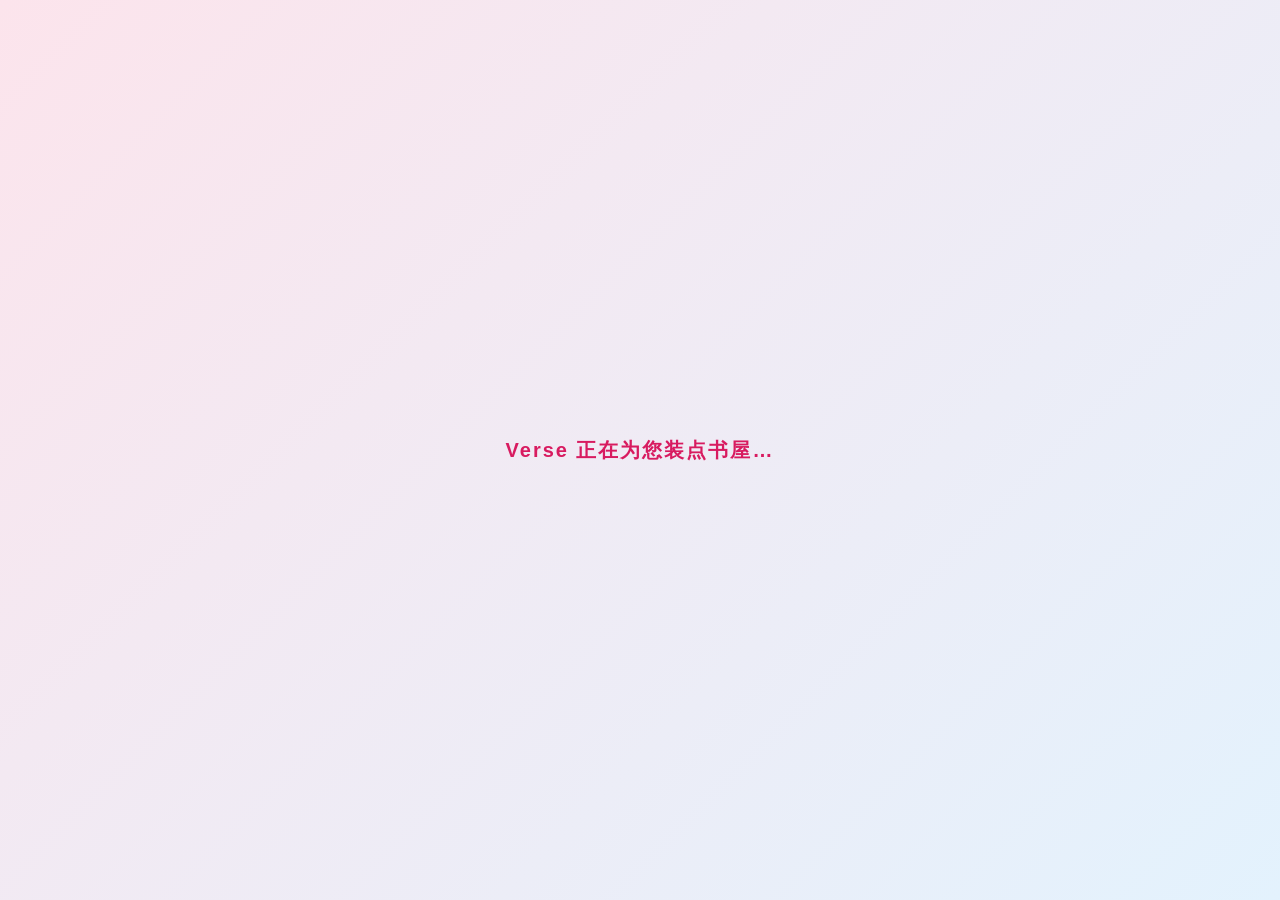
==== index.html @ 21f39c18 "Update index.html" ====
<!DOCTYPE html>
<html lang="zh-CN">
  <head>
    <meta charset="UTF-8" />
    <link rel="icon" type="image/png" href="./logo1.png" />
    <meta name="viewport" content="width=device-width, initial-scale=1.0, maximum-scale=1.0, user-scalable=no, viewport-fit=cover" />
    <title>Verse · 羁绊书境</title>
    <script type="module" crossorigin src="./assets/index-DHv7SYL-.js"></script>
    <link rel="stylesheet" crossorigin href="./assets/index-VcI3_lub.css">
    
    <style>
      /* ========================================== */
      /* 💥 0. 登录页云朵设置 */
      /* ========================================== */
      .closed-door { 
        background: url('./caiyun.png') no-repeat center center !important; 
        background-size: contain !important; 
        border: none !important; 
        box-shadow: none !important; 
        width: 180px !important; 
        height: 180px !important; 
        margin: 0 auto !important;
      }
      .closed-door > * { display: none !important; }

      /* ========================================== */
      /* 💥 1. 完美的粉黄蓝背景 (默认状态) */
      /* ========================================== */
      html::before {
        content: ""; position: fixed; top: 0; left: 0; width: 100vw; height: 100vh; z-index: -9999;
        background: radial-gradient(circle at 15% 50%, rgba(255, 223, 0, 0.5) 0%, transparent 40%),
                    radial-gradient(circle at 85% 30%, rgba(255, 182, 193, 0.7) 0%, transparent 50%),
                    radial-gradient(circle at 50% 80%, rgba(135, 206, 235, 0.7) 0%, transparent 50%),
                    linear-gradient(135deg, #fce4ec 0%, #e3f2fd 100%) !important;
      }

      html, body, #app, .app-root {
        height: 100vh !important;
        min-height: 100vh !important;
        margin: 0; padding: 0;
        overflow-y: auto !important; overflow-x: hidden !important;
        background: transparent !important; 
      }

      /* 核心修复：默认状态透明，一旦有颜色类名，立刻显示颜色！ */
      .login-page, .home-page, .create-page, .room-page, .login-glow {
        background: transparent !important;
        background-image: none !important;
      }
          
      /* ========================================== */
      /* 🌟 2. 客房换色功能（解除封印！） */
      /* ========================================== */
      .room-page[class*="theme-"] {
        background-color: var(--bg-dark) !important;
      }
      .room-page.theme-warm { background: linear-gradient(180deg,#8a5a3b,#6e4529 45%,#4a2d1a) !important; }
      .room-page.theme-green { background: linear-gradient(180deg,#2f4f43,#263f36 45%,#182b24) !important; }
      .room-page.theme-purple { background: linear-gradient(180deg,#4b3a63,#3b2d50 45%,#2a2039) !important; }
      .room-page.theme-dusk { background: linear-gradient(180deg,#c96f4a,#a85532 45%,#7a3a20) !important; }
      .room-page.theme-mist { background: linear-gradient(180deg,#5f7f99,#4d6b84 45%,#354d61) !important; }
      .room-page.theme-moss { background: linear-gradient(180deg,#5f7f6e,#4c6a59 45%,#35493d) !important; }
      .room-page.theme-crimson { background: linear-gradient(180deg,#a04a4a,#823a3a 45%,#5c2626) !important; }
      .room-page.theme-moon { background: linear-gradient(180deg,#e8e4da,#d8d2c4 45%,#bdb6a4) !important; }

      /* ========================================== */
      /* 🌟 3. 首页换色功能（解除封印！） */
      /* ========================================== */
      .home-page[class*="hp-theme-"] {
        background-color: var(--bg-dark) !important;
      }
      .home-page.hp-theme-warm { background: radial-gradient(circle at 15% 10%,rgba(138,90,59,.25),transparent 45%),radial-gradient(circle at 85% 90%,rgba(200,120,80,.15),transparent 45%),#4a2d1a !important; }
      .home-page.hp-theme-green { background: radial-gradient(circle at 15% 10%,rgba(47,79,67,.25),transparent 45%),radial-gradient(circle at 85% 90%,rgba(80,120,90,.15),transparent 45%),#182b24 !important; }
      .home-page.hp-theme-purple { background: radial-gradient(circle at 15% 10%,rgba(75,58,99,.28),transparent 45%),radial-gradient(circle at 85% 90%,rgba(120,80,160,.15),transparent 45%),#2a2039 !important; }
      .home-page.hp-theme-dusk { background: radial-gradient(circle at 15% 10%,rgba(201,111,74,.28),transparent 45%),radial-gradient(circle at 85% 90%,rgba(230,140,90,.15),transparent 45%),#7a3a20 !important; }
      .home-page.hp-theme-mist { background: radial-gradient(circle at 15% 10%,rgba(95,127,153,.25),transparent 45%),radial-gradient(circle at 85% 90%,rgba(130,160,190,.15),transparent 45%),#354d61 !important; }
      .home-page.hp-theme-moss { background: radial-gradient(circle at 15% 10%,rgba(95,127,110,.25),transparent 45%),radial-gradient(circle at 85% 90%,rgba(120,150,130,.15),transparent 45%),#35493d !important; }
      .home-page.hp-theme-crimson { background: radial-gradient(circle at 15% 10%,rgba(160,74,74,.28),transparent 45%),radial-gradient(circle at 85% 90%,rgba(200,100,100,.15),transparent 45%),#5c2626 !important; }
      .home-page.hp-theme-moon { background: radial-gradient(circle at 15% 10%,rgba(232,228,218,.2),transparent 45%),radial-gradient(circle at 85% 90%,rgba(200,195,180,.15),transparent 45%),#bdb6a4 !important; }

      /* ========================================== */
      /* 💥 4. 修复登录页与基础样式 */
      /* ========================================== */
      .field-input { 
        background: rgba(255, 255, 255, 0.6) !important; 
        border: 1px solid rgba(0, 0, 0, 0.15) !important; 
        color: #333 !important; 
        box-shadow: 0 2px 10px rgba(0,0,0,0.05) !important;
      }
      .field-input::placeholder { color: #888 !important; }
      .login-sub, .door-hint, .field-label { 
        color: #555 !important; font-weight: bold !important; 
        text-shadow: 0 1px 2px rgba(255,255,255,0.8) !important;
      }
      .pwd-toggle { background: rgba(255, 255, 255, 0.9) !important; color: #333 !important; border: 1px solid #ddd !important;}
      .mode-switch { color: #666 !important; }

      .login-title, h1.login-title, .brand-title, h1.brand-title, .gradient-text, .brand h1,
      .swing-set, .swing-longpress, .sylvia-pose-img, .reading-img, .banner-mini, .swing-bar, .brand-sub,
      .home-foot, .pagination, [class*="pagination"], [class*="dots"],
      .cd-plank, .cd-lock {
        display: none !important;
      }

      .door-cg { background: transparent !important; }
      .door-cg .door, .door-cg .greet-ball { display: none !important; }
      .cg-skip { color: #d81b60 !important; font-weight: bold; font-size: 15px !important; }

      /* ========================================== */
      /* 💥 5. 卡片 4 列网格布局 & 恢复滚动 */
      /* ========================================== */
      .home-page { 
        display: block !important; 
        padding-top: 90px !important; 
        padding-bottom: 50px !important; 
        height: auto !important; 
        min-height: 100vh !important;
        overflow: visible !important; 
      }
      
      .shelf-container {
        display: block !important;
        height: auto !important;
        overflow: visible !important;
      }

      .card-track { display: grid !important; grid-template-columns: repeat(4, 1fr) !important; gap: 24px !important; padding: 10px 40px 60px !important; width: 100% !important; height: auto !important; box-sizing: border-box !important; overflow: visible !important; transform: none !important; scroll-snap-type: none !important; }
      .card-wrapper { width: 100% !important; max-width: 300px !important; height: 570px !important; margin: 0 auto !important; padding: 0 !important; transform: none !important; opacity: 1 !important; visibility: visible !important; box-sizing: border-box !important; }
      
      .card { border: 1px solid rgba(255, 255, 255, 0.2) !important; border-radius: 20px !important; box-shadow: 0 10px 30px rgba(0, 0, 0, 0.2) !important; overflow: hidden !important; display: flex !important; flex-direction: column !important; height: 100% !important; }
      .cover-img-wrap { background: linear-gradient(135deg, #4a3a5c, #2a2039) !important; height: 270px !important; flex: none !important; }
      .cover-img { width: 100% !important; height: 100% !important; object-fit: cover !important; display: block !important; }
      .card-body { background: transparent !important; padding: 16px 18px !important; flex: 1 !important; display: flex !important; flex-direction: column !important; }
      .card-desc { display: -webkit-box !important; -webkit-line-clamp: 3 !important; -webkit-box-orient: vertical !important; overflow: hidden !important; flex: 1 !important; }
      .cta-row { margin-top: auto !important; padding-top: 10px !important; }
      .card p, .card h1, .card h2, .card h3, .card span:not(.cta-icon) { color: #ffffff !important; text-shadow: 0 2px 4px rgba(0, 0, 0, 0.6) !important; }
      .tags .tag { background: rgba(255, 255, 255, 0.2) !important; color: #ffffff !important; border: 1px solid rgba(255, 255, 255, 0.1) !important; border-radius: 50px !important; text-shadow: 0 1px 2px rgba(0, 0, 0, 0.4) !important; }
      .intro-tag { color: #ffffff !important; text-shadow: 0 1px 3px rgba(0, 0, 0, 0.6) !important; }
      
      .create-page .top-bar, .room-header { background: transparent !important; backdrop-filter: none !important; }
      .create-page .card, .pocket-card, .visitor-card { background: rgba(20, 20, 30, 0.35) !important; backdrop-filter: blur(20px) !important; border: 1px solid rgba(255, 255, 255, 0.2) !important; }
      .create-page .field-textarea { background: rgba(255, 255, 255, 0.1) !important; color: #fff !important; }
      .room-title, .room-subtitle, .pocket-titles h2, .visitor-titles h2, .spine-name, .pocket-titles p, .visitor-titles p, .spine-title, .room-count { color: #fff !important; text-shadow: 0 2px 4px rgba(0,0,0,0.5) !important; }

      /* ========================================== */
      /* 💥 6. 顶部 Logo 与按钮 */
      /* ========================================== */
      #logo-wrapper { position: fixed !important; top: 25px !important; left: 0 !important; width: 100% !important; height: 0 !important; text-align: center !important; z-index: 99999999 !important; pointer-events: none !important; display: none; }
      #custom-verse-logo { display: inline-block; font-size: 36px; font-weight: 900; letter-spacing: 5px; font-family: "Songti SC", "Noto Serif SC", serif; background: linear-gradient(135deg, #ff6b9d 0%, #9d4edd 100%); -webkit-background-clip: text; -webkit-text-fill-color: transparent; filter: drop-shadow(0 4px 10px rgba(157, 78, 221, 0.4)); transform: translateY(-50%); }
      
      .top-bar { display: flex !important; justify-content: flex-end !important; align-items: center !important; padding: 20px 40px !important; gap: 10px !important; background: transparent !important; }
      .top-bar .brand, .top-bar .banner-mini { display: none !important; }
      .house-btn { color: #d81b60 !important; background: rgba(255, 255, 255, 0.85) !important; border: 1px solid rgba(255, 255, 255, 1) !important; width: 42px !important; height: 42px !important; border-radius: 12px !important; display: flex !important; align-items: center !important; justify-content: center !important; cursor: pointer !important; box-shadow: 0 4px 10px rgba(0,0,0,0.05) !important; margin: 0 !important; }
      .house-btn svg { stroke: #d81b60 !important; }

      /* ========================================== */
      /* 💥 7. 新手引导遮罩 */
      /* ========================================== */
      #welcome-guide-overlay { position: fixed; top: 0; left: 0; width: 100vw; height: 100vh; background: rgba(0, 0, 0, 0.5); backdrop-filter: blur(10px); -webkit-backdrop-filter: blur(10px); z-index: 999999999; display: none; align-items: center; justify-content: center; opacity: 0; transition: opacity 0.3s ease; }
      #welcome-guide-overlay.show { display: flex; opacity: 1; }
      .guide-box { background: rgba(255, 255, 255, 0.95); width: 90%; max-width: 500px; border-radius: 24px; padding: 30px; box-shadow: 0 20px 50px rgba(0, 0, 0, 0.2); animation: slideUp 0.4s ease; }
      @keyframes slideUp { 0% { transform: translateY(30px); opacity: 0; } 100% { transform: translateY(0); opacity: 1; } }
      .guide-box h1 { text-align: center; color: #d81b60; font-size: 24px; margin-bottom: 8px; }
      .guide-box p.sub { text-align: center; color: #666; font-size: 14px; margin-bottom: 20px; }
      .guide-item { margin-bottom: 16px; }
      .guide-item h3 { font-size: 16px; color: #9d4edd; margin-bottom: 6px; }
      .guide-item p { font-size: 14px; color: #555; line-height: 1.6; }
      .guide-btn { display: block; width: 100%; padding: 15px; background: linear-gradient(135deg, #ff6b9d, #9d4edd); color: #fff; text-align: center; border-radius: 30px; font-size: 16px; font-weight: bold; border: none; cursor: pointer; margin-top: 24px; box-shadow: 0 8px 20px rgba(157, 78, 221, 0.3); }
      .guide-btn:active { transform: scale(0.98); }
    </style>
  </head>
  <body>
    <div id="custom-loading-mask" style="position: fixed; top: 0; left: 0; width: 100vw; height: 100vh; z-index: 99999; background: linear-gradient(135deg, #fce4ec 0%, #e3f2fd 100%); display: flex; flex-direction: column; align-items: center; justify-content: center; transition: opacity 0.5s ease;">
      <div style="color: #d81b60; font-size: 20px; font-weight: bold; letter-spacing: 2px;">Verse 正在为您装点书屋…</div>
    </div>

    <div id="logo-wrapper">
      <div id="custom-verse-logo">Verse</div>
    </div>

    <div id="app"></div>

    <div id="welcome-guide-overlay">
      <div class="guide-box">
        <h1>📖 欢迎来到 Verse</h1>
        <p class="sub">这是你的专属书境，请先阅读入梦指南</p>
        
        <div class="guide-item">
          <h3>🖌️ 1. Verse简介</h3>
          <p>发现新大陆，与书中的TA开启专属浪漫羁绊。</p>
        </div>
        <div class="guide-item">
          <h3>✨ 2. 如何阅读与互动</h3>
          <p>点击任意角色卡片即可进入故事。在底部输入框与书中的人对话，你的每一句话都会改变剧情的走向。</p>
        </div>
        <div class="guide-item">
          <h3>💗 3. 好感度系统</h3>
          <p>互动和送礼能提升好感度。越亲密，他们越会向你展露真实的模样。点击左上角头像可查看当前关系。</p>
        </div>

        <button class="guide-btn" onclick="closeGuide()">我已了解，进入书境</button>
      </div>
    </div>
    
    <script>
      // ========================================================
      // 🌟 终极防线：数据绝对保护 + 正常换色渲染
      // ========================================================
      (function() {
        const originalSetItem = Storage.prototype.setItem;
        const originalGetItem = Storage.prototype.getItem;
        
        Storage.prototype.setItem = function(key, value) {
          if (key === 'verse_settings' || key === 'sylvia_settings') {
            try {
              let newSettings = JSON.parse(value);
              let oldStr = originalGetItem.call(this, key);
              
              if (oldStr && !window.__IS_RESETTING) {
                let oldSettings = JSON.parse(oldStr);
                if (!newSettings.homeTheme && oldSettings.homeTheme) newSettings.homeTheme = oldSettings.homeTheme;
                if (!newSettings.roomTheme && oldSettings.roomTheme) newSettings.roomTheme = oldSettings.roomTheme;
                
                if (newSettings.homeTheme !== newSettings.roomTheme) {
                  let target = newSettings.homeTheme || newSettings.roomTheme;
                  newSettings.homeTheme = target;
                  newSettings.roomTheme = target;
                }
              }
              value = JSON.stringify(newSettings);
            } catch (e) {}
          }
          originalSetItem.call(this, key, value);
        };

        document.addEventListener('click', function(e) {
          if (e.target.closest('.decor-btn.reset')) {
            window.__IS_RESETTING = true;
            setTimeout(() => {
              try {
                let s = originalGetItem.call(localStorage, 'verse_settings') || originalGetItem.call(localStorage, 'sylvia_settings');
                if (s) {
                  let settings = JSON.parse(s);
                  settings.homeTheme = "";
                  settings.roomTheme = "";
                  originalSetItem.call(localStorage, 'verse_settings', JSON.stringify(settings));
                  originalSetItem.call(localStorage, 'sylvia_settings', JSON.stringify(settings));
                }
              } catch (err) {}
            }, 50);
          }
        });
      })();
      // =========================================================
      // 🚀 终极安全版：只拦截 API，轻量修复图片
      // =========================================================
      (function() {
        const RAILWAY_URL = "https://verse-server-production-d132dab9.up.railway.app";
        
        // 1. 拦截 Fetch (修复登录)
        const originalFetch = window.fetch;
        window.fetch = function(input, init) {
          let url = typeof input === 'string' ? input : input.url;
          if (url && url.includes('/api/') && !url.includes('railway.app')) {
            let newUrl = url.replace(/^.*\/api\//, RAILWAY_URL + '/api/');
            if (typeof input === 'string') input = newUrl;
            else input = new Request(newUrl, input);
          }
          return originalFetch(input, init);
        };

        // 2. 拦截 XHR (防 axios 等)
        const originalXHR = window.XMLHttpRequest;
        window.XMLHttpRequest = function() {
          const xhr = new originalXHR();
          const originalOpen = xhr.open;
          xhr.open = function(method, url, ...args) {
            if (url && url.includes('/api/') && !url.includes('railway.app')) {
              url = url.replace(/^.*\/api\//, RAILWAY_URL + '/api/');
            }
            return originalOpen.call(this, method, url, ...args);
          };
          return xhr;
        };

        // 3. 轻量修复图片 (不用死循环监听，直接用全局捕获)
        window.addEventListener('error', function(e) {
          if (e.target && e.target.tagName === 'IMG') {
            let img = e.target;
            if (img.dataset.triedFix) return; // 防止死循环
            img.dataset.triedFix = 'true';
            
            let src = img.src;
            console.log("发现图片 404，尝试抢救:", src);
            
            // 抢救方案 A：如果请求的是根目录图片，尝试去 GitHub 的 covers 或 assets 目录找
            if (src.includes('github.io') && !src.includes('verse_book/assets') && !src.includes('verse_book/covers')) {
                let filename = src.split('/').pop();
                // 尝试前端仓库的 covers 文件夹
                img.src = `https://verse-daicy.github.io/verse_book/covers/${filename}`;
            }
            // 抢救方案 B：如果图片在后端，尝试从 Railway 拉取
            else if (src.includes('github.io')) {
                let filename = src.split('/').pop();
                img.src = RAILWAY_URL + '/covers/' + filename;
            }
          }
        }, true); // 使用捕获阶段，确保能抓到资源加载失败
      })();
    </script>
  
  </body>
</html>
---- assets/index-VcI3_lub.css ----
.toast-container[data-v-f182617b]{position:fixed;top:calc(var(--safe-top) + 80px);left:0;right:0;z-index:9999;pointer-events:none;display:flex;flex-direction:column;align-items:center;gap:10px}.toast-list[data-v-f182617b]{display:flex;flex-direction:column;align-items:center;gap:10px}.toast-box[data-v-f182617b]{display:flex;align-items:center;gap:8px;padding:11px 20px;border-radius:22px;background:#232338;backdrop-filter:blur(20px);-webkit-backdrop-filter:blur(20px);box-shadow:0 8px 24px #0000008c;font-size:14px;color:var(--text-primary);border:1px solid rgba(255,255,255,.1);width:fit-content;max-width:min(88%,520px);margin:0 auto;text-align:center;justify-content:center}.toast-icon[data-v-f182617b]{font-size:16px;flex-shrink:0}.toast-text[data-v-f182617b]{white-space:normal;word-break:break-word;flex-shrink:1;min-width:0;line-height:1.45}.toast-affection[data-v-f182617b]{background:linear-gradient(135deg,#8a3560,#6a3a94);border-color:#ff8cbe80}.toast-success[data-v-f182617b]{background:linear-gradient(135deg,#1f5f55,#155e63);border-color:#5adcc873}.toast-error[data-v-f182617b]{background:linear-gradient(135deg,#7a2e3a,#6b2a4a);border-color:#ff829680}.toast-item[data-v-f182617b]{background:linear-gradient(135deg,#2a4a6e,#2a4a5e);border-color:#78b4e673}.toast-list-enter-active[data-v-f182617b]{transition:all .35s cubic-bezier(.34,1.56,.64,1)}.toast-list-leave-active[data-v-f182617b]{transition:all .25s ease}.toast-list-enter-from[data-v-f182617b]{opacity:0;transform:translateY(-20px) scale(.9)}.toast-list-leave-to[data-v-f182617b]{opacity:0;transform:translateY(-12px) scale(.95)}.bgm-fab[data-v-003933a4]{position:fixed;right:14px;bottom:calc(84px + env(safe-area-inset-bottom,0px));z-index:60;width:38px;height:38px;border-radius:50%;display:flex;align-items:center;justify-content:center;color:#f3d9a6;background:#2b1f369e;border:1px solid rgba(243,217,166,.28);backdrop-filter:blur(8px);-webkit-backdrop-filter:blur(8px);box-shadow:0 4px 16px #00000059;cursor:pointer;transition:transform .2s ease,background .25s ease,box-shadow .25s ease,opacity .2s ease;-webkit-user-select:none;user-select:none}.bgm-fab[data-v-003933a4]:before{content:"";position:absolute;top:-4px;right:-4px;bottom:-4px;left:-4px;border-radius:50%;background:radial-gradient(circle,rgba(232,168,79,.25),transparent 70%);opacity:0;transition:opacity .35s ease;pointer-events:none}.bgm-fab[data-v-003933a4]:active{transform:scale(.92)}.bgm-fab.on[data-v-003933a4]{color:#ffe6ad;background:#3a2848b3;border-color:#ffd98a6b;box-shadow:0 4px 20px #e8a84f38,0 2px 8px #0000004d}.bgm-fab.on[data-v-003933a4]:before{opacity:1;animation:bgm-pulse-003933a4 2.5s ease-in-out infinite}@keyframes bgm-pulse-003933a4{0%,to{transform:scale(.95);opacity:.4}50%{transform:scale(1.15);opacity:.8}}.vol-pop[data-v-003933a4]{position:absolute;right:46px;bottom:2px;width:168px;padding:10px 12px;border-radius:14px;background:#2b1f36eb;border:1px solid rgba(243,217,166,.22);box-shadow:0 6px 22px #0006}.vol-pop input[type=range][data-v-003933a4]{width:100%;accent-color:#e8a84f;cursor:pointer}.vol-label[data-v-003933a4]{display:block;margin-top:6px;font-size:11px;color:#f3d9a6c7;white-space:nowrap}.vol-fade-enter-active[data-v-003933a4],.vol-fade-leave-active[data-v-003933a4]{transition:opacity .2s ease,transform .2s ease}.vol-fade-enter-from[data-v-003933a4],.vol-fade-leave-to[data-v-003933a4]{opacity:0;transform:translate(8px)}.onboard-mask[data-v-c79195ab]{position:fixed;top:0;right:0;bottom:0;left:0;z-index:9999;display:flex;align-items:center;justify-content:center;pointer-events:auto}.onboard-overlay[data-v-c79195ab]{position:absolute;top:0;right:0;bottom:0;left:0;background:#0a0a14b3;backdrop-filter:blur(3px);-webkit-backdrop-filter:blur(3px)}.onboard-content[data-v-c79195ab]{position:relative;display:flex;flex-direction:column;align-items:center;gap:16px;max-width:360px;width:calc(100vw - 48px);z-index:1}.onboard-sylvia[data-v-c79195ab]{width:100px;height:100px;flex-shrink:0;animation:sylvia-bounce-c79195ab 3s ease-in-out infinite}.onboard-sylvia img[data-v-c79195ab]{width:100%;height:100%;object-fit:contain;filter:drop-shadow(0 8px 20px rgba(0,0,0,.5));pointer-events:none}@keyframes sylvia-bounce-c79195ab{0%,to{transform:translateY(0)}50%{transform:translateY(-8px)}}.onboard-bubble[data-v-c79195ab]{position:relative;background:#f5f0e6f7;border-radius:20px;padding:28px 24px 20px;box-shadow:0 12px 40px #00000059;text-align:center}.onboard-bubble[data-v-c79195ab]:before{content:"";position:absolute;top:-10px;left:50%;transform:translate(-50%);width:0;height:0;border-left:12px solid transparent;border-right:12px solid transparent;border-bottom:12px solid rgba(245,240,230,.97)}.onboard-skip[data-v-c79195ab]{position:absolute;top:8px;right:12px;background:none;border:none;font-size:13px;color:#786e6499;cursor:pointer;padding:4px 8px;border-radius:8px;transition:color .2s}.onboard-skip[data-v-c79195ab]:hover{color:#786e64e6}.onboard-text[data-v-c79195ab]{font-size:15px;line-height:1.7;color:#3a3328;margin:0 0 18px;min-height:76px;display:flex;align-items:center;justify-content:center}.onboard-dots[data-v-c79195ab]{display:flex;gap:6px;justify-content:center;margin-bottom:16px}.onboard-dot[data-v-c79195ab]{width:8px;height:8px;border-radius:50%;background:#b4a59166;transition:all .25s}.onboard-dot.active[data-v-c79195ab]{width:22px;border-radius:4px;background:#c88c50cc}.onboard-next[data-v-c79195ab]{background:linear-gradient(135deg,#c8870e,#e0a030);color:#fff;border:none;border-radius:14px;padding:10px 32px;font-size:15px;font-weight:600;cursor:pointer;box-shadow:0 4px 16px #c88c1e59;transition:transform .15s,box-shadow .15s}.onboard-next[data-v-c79195ab]:active{transform:scale(.96);box-shadow:0 2px 8px #c88c1e4d}.onboard-fade-enter-active[data-v-c79195ab],.onboard-fade-leave-active[data-v-c79195ab]{transition:opacity .4s ease}.onboard-fade-enter-from[data-v-c79195ab],.onboard-fade-leave-to[data-v-c79195ab]{opacity:0}@media (max-width: 380px){.onboard-content[data-v-c79195ab]{max-width:320px}.onboard-sylvia[data-v-c79195ab]{width:80px;height:80px}.onboard-text[data-v-c79195ab]{font-size:14px}}.app-root[data-v-ac824f77]{width:100%;height:100vh;overflow:hidden;position:relative;background:#0f0f1a}.page-fade-enter-active[data-v-ac824f77],.page-fade-leave-active[data-v-ac824f77]{transition:opacity .35s ease}.page-fade-enter-from[data-v-ac824f77],.page-fade-leave-to[data-v-ac824f77]{opacity:0}.card-wrapper[data-v-d7fd9e0b]{flex:0 0 auto;width:68vw;max-width:300px;height:76vh;max-height:600px;padding:6px 12px 10px;scroll-snap-align:center;-webkit-touch-callout:none;-webkit-user-select:none;user-select:none;-webkit-tap-highlight-color:transparent;touch-action:pan-x}.card[data-v-d7fd9e0b]{width:100%;height:100%;border-radius:var(--radius-xl);overflow:hidden;display:flex;flex-direction:column;box-shadow:var(--shadow-soft);position:relative;transition:transform .35s ease}.card[data-v-d7fd9e0b]:active{transform:scale(.97)}.cover-img-wrap[data-v-d7fd9e0b]{position:relative;flex:1.3;min-height:0;overflow:hidden}.cover-img[data-v-d7fd9e0b]{width:100%;height:100%;object-fit:cover;display:block;transition:transform .6s ease}.card:active .cover-img[data-v-d7fd9e0b]{transform:scale(1.04)}.cover-mask[data-v-d7fd9e0b]{position:absolute;top:0;right:0;bottom:0;left:0;background:linear-gradient(to bottom,transparent 40%,rgba(15,15,26,.9) 100%);pointer-events:none}.cover-emoji-fb[data-v-d7fd9e0b]{position:absolute;top:0;right:0;bottom:0;left:0;display:flex;align-items:center;justify-content:center;font-size:84px;opacity:.9;filter:drop-shadow(0 6px 16px rgba(0,0,0,.45));pointer-events:none}.resume-badge[data-v-d7fd9e0b]{position:absolute;top:14px;right:14px;display:flex;align-items:center;gap:6px;padding:5px 10px;background:#0f0f1ab8;-webkit-backdrop-filter:blur(10px);backdrop-filter:blur(10px);border-radius:999px;font-size:11px;color:var(--accent-gold);border:1px solid rgba(255,209,102,.35)}.delete-btn[data-v-d7fd9e0b]{position:absolute;top:12px;left:12px;width:32px;height:32px;display:flex;align-items:center;justify-content:center;border:none;border-radius:50%;background:#0f0f1ab8;-webkit-backdrop-filter:blur(10px);backdrop-filter:blur(10px);color:var(--text-muted);cursor:pointer;transition:all .2s ease;z-index:5}.delete-btn[data-v-d7fd9e0b]:hover,.delete-btn[data-v-d7fd9e0b]:active{background:#ff5050b3;color:#fff}.dot[data-v-d7fd9e0b]{width:6px;height:6px;border-radius:50%;background:var(--accent-gold);animation:pulse-heart 1.6s ease-in-out infinite}.card-body[data-v-d7fd9e0b]{flex:1;padding:18px 18px 20px;background:#0f0f1af5;display:flex;flex-direction:column;gap:10px}.name-row[data-v-d7fd9e0b]{display:flex;align-items:center;justify-content:space-between}.char-name[data-v-d7fd9e0b]{font-size:19px;font-weight:700;letter-spacing:.5px}.tags[data-v-d7fd9e0b]{display:flex;gap:6px;flex-wrap:wrap}.tag[data-v-d7fd9e0b]{padding:3px 10px;font-size:11px;border-radius:999px;background:#ffffff14;color:var(--text-secondary);border:1px solid rgba(255,255,255,.06)}.intro-tag[data-v-d7fd9e0b]{font-size:13px;font-weight:600;color:var(--accent-gold);line-height:1.5;letter-spacing:.3px}.card-desc[data-v-d7fd9e0b]{font-size:12px;color:var(--text-muted);line-height:1.75;flex:1;min-height:0;display:-webkit-box;-webkit-line-clamp:5;-webkit-box-orient:vertical;overflow:hidden}.cta-row[data-v-d7fd9e0b]{display:flex;justify-content:center;margin-top:4px}.cta-btn[data-v-d7fd9e0b]{display:flex;align-items:center;gap:8px;padding:12px 26px;border-radius:999px;background:linear-gradient(135deg,var(--accent-pink),var(--accent-purple));color:#fff;font-size:14px;font-weight:600;box-shadow:0 6px 20px #ff6b9d59;transition:all .25s ease}.cta-btn.resume[data-v-d7fd9e0b]{background:linear-gradient(135deg,var(--accent-gold),#ffa94d);box-shadow:0 6px 20px #ffd16659}.cta-btn[data-v-d7fd9e0b]:active{transform:scale(.96)}.worldview-line[data-v-d7fd9e0b]{display:flex;align-items:flex-start;gap:6px;font-size:11px;line-height:1.6;color:var(--text-muted);cursor:pointer;padding:4px 8px;border-radius:8px;background:#ffffff0a;border:1px solid rgba(255,255,255,.06);transition:background .2s}.worldview-line[data-v-d7fd9e0b]:active{background:#ffffff14}.wv-label[data-v-d7fd9e0b]{flex-shrink:0;font-weight:700;color:var(--accent-gold);font-size:10px;letter-spacing:.5px;padding:1px 5px;border-radius:4px;background:#ffd1661f}.wv-text[data-v-d7fd9e0b]{flex:1;min-width:0}.wv-text.full[data-v-d7fd9e0b]{max-height:120px;overflow-y:auto;white-space:pre-wrap;word-break:break-word}.cta-icon[data-v-d7fd9e0b]{font-size:12px}.door-cg[data-v-5c96c4ac]{position:fixed;top:0;right:0;bottom:0;left:0;z-index:999;display:flex;align-items:center;justify-content:center;background:radial-gradient(circle at 50% 42%,#2a1d12,#140d08 70%,#0b0705)}.cg-stage[data-v-5c96c4ac]{position:relative;width:min(86vw,360px);display:flex;flex-direction:column;align-items:center}.door-frame[data-v-5c96c4ac]{position:relative;width:100%;aspect-ratio:3 / 4.2;perspective:1100px}.door[data-v-5c96c4ac]{position:absolute;top:0;width:50%;height:100%;z-index:2;background:linear-gradient(90deg,rgba(0,0,0,.25),transparent 30%,rgba(255,220,160,.08)),repeating-linear-gradient(0deg,#6b4524 0,#6b4524 10px,#603d1f 10px,#603d1f 20px);border:3px solid #4a2d15;box-shadow:inset 0 0 26px #0000008c;transition:transform 1.5s cubic-bezier(.65,0,.25,1),opacity .9s ease .7s;transform-style:preserve-3d;backface-visibility:hidden}.door-l[data-v-5c96c4ac]{left:0;transform-origin:left center;border-radius:10px 4px 4px 10px}.door-r[data-v-5c96c4ac]{right:0;transform-origin:right center;border-radius:4px 10px 10px 4px}.door-l.open[data-v-5c96c4ac]{transform:rotateY(-78deg);opacity:.5}.door-r.open[data-v-5c96c4ac]{transform:rotateY(78deg);opacity:.5}.door-plank[data-v-5c96c4ac]{position:absolute;left:8%;right:8%;height:22%;border:2px solid rgba(40,22,8,.7);border-radius:4px;background:#0000001f}.p1[data-v-5c96c4ac]{top:6%}.p2[data-v-5c96c4ac]{top:39%}.p3[data-v-5c96c4ac]{bottom:6%}.knocker[data-v-5c96c4ac]{position:absolute;top:48%;width:14px;height:14px;border-radius:50%;background:radial-gradient(circle at 35% 35%,#f7d77a,#b8862f);box-shadow:0 2px 5px #00000080}.door-l .knocker[data-v-5c96c4ac]{right:10%}.door-r .knocker[data-v-5c96c4ac]{left:10%}.glow-inside[data-v-5c96c4ac]{position:absolute;top:6%;right:12%;bottom:6%;left:12%;z-index:1;background:radial-gradient(circle at 50% 55%,rgba(255,214,130,.95) 0%,rgba(255,183,94,.55) 38%,transparent 72%);opacity:0;transition:opacity 1.2s ease .3s;filter:blur(6px)}.door-frame:has(.open) .glow-inside[data-v-5c96c4ac]{opacity:1}.fireflies[data-v-5c96c4ac]{position:absolute;top:0;right:0;bottom:0;left:0;z-index:4;opacity:0;transition:opacity 1s ease .6s;pointer-events:none}.door-frame:has(.open) .fireflies[data-v-5c96c4ac]{opacity:1}.firefly[data-v-5c96c4ac]{position:absolute;width:6px;height:6px;border-radius:50%;background:#ffe9a8;box-shadow:0 0 8px 2px #ffe08acc;animation:fly-5c96c4ac 3s ease-in-out infinite}@keyframes fly-5c96c4ac{0%,to{transform:translate(0);opacity:.3}50%{transform:translate(10px,-16px);opacity:1}}.greet-ball[data-v-5c96c4ac]{position:absolute;left:50%;top:58%;z-index:5;opacity:0;transform:translate(-50%) translateY(40%) scale(.35)}.greet-ball.phase-peek[data-v-5c96c4ac]{opacity:1;transform:translate(-56%) translateY(0) scale(.92);transition:transform .75s cubic-bezier(.34,1.56,.64,1),opacity .4s ease}.greet-ball.phase-greet[data-v-5c96c4ac]{opacity:1;transform:translate(-50%) translateY(0) scale(1);transition:transform .5s cubic-bezier(.34,1.56,.64,1),opacity .4s ease}.greet-ball.phase-greet .greet-img[data-v-5c96c4ac]{animation:greet-bob-5c96c4ac 1.6s ease-in-out infinite .3s}.greet-img[data-v-5c96c4ac]{width:92px;height:92px;object-fit:contain;display:block;filter:drop-shadow(0 8px 16px rgba(0,0,0,.45))}.greet-ball.phase-hop[data-v-5c96c4ac]{opacity:0;transform:translate(-44%) translateY(-95%) scale(.55);transition:transform .65s cubic-bezier(.4,0,.7,.4),opacity .55s ease .12s}@keyframes greet-bob-5c96c4ac{0%,to{transform:translateY(0)}50%{transform:translateY(-7px)}}.greet-bubble[data-v-5c96c4ac]{margin-top:26px;padding:12px 22px;background:#fff8e8f5;color:#5a3c1c;border-radius:18px;font-size:15px;font-weight:600;letter-spacing:.5px;box-shadow:0 8px 26px #00000059;text-align:center;max-width:84%}.cg-skip[data-v-5c96c4ac]{margin-top:18px;font-size:12px;color:#ffe6be8c;letter-spacing:1px}.cg-fade-leave-active[data-v-5c96c4ac]{transition:opacity .6s ease}.cg-fade-leave-to[data-v-5c96c4ac]{opacity:0}.bubble-pop-enter-active[data-v-5c96c4ac]{transition:all .45s cubic-bezier(.34,1.56,.64,1)}.bubble-pop-enter-from[data-v-5c96c4ac]{opacity:0;transform:translateY(10px) scale(.8)}.holo-mask[data-v-29b9511f]{position:fixed;top:0;right:0;bottom:0;left:0;z-index:80;background:radial-gradient(ellipse at center,#1c122ad9,#0d0916e0 60%,#08050ef2);backdrop-filter:blur(6px);-webkit-backdrop-filter:blur(6px);display:flex;align-items:center;justify-content:center;padding:16px 12px;box-sizing:border-box}.holo-stage[data-v-29b9511f]{position:relative;width:min(92vw,380px);max-height:88vh;display:flex;flex-direction:column}.holo-card-wrap[data-v-29b9511f]{perspective:950px;position:relative;flex:0 1 auto;min-height:0}.holo-glow[data-v-29b9511f]{position:absolute;top:-14px;right:-14px;bottom:-14px;left:-14px;border-radius:34px;background:conic-gradient(from 0deg,#ff6e6e80,#ffc85a73,#78e68c6b,#5abeff80,#b482ff80,#ff78c87a,#ff6e6e80);filter:blur(22px);opacity:.32;animation:holo-glow-spin-29b9511f 9s linear infinite;pointer-events:none}@keyframes holo-glow-spin-29b9511f{to{transform:rotate(360deg)}}.holo-card[data-v-29b9511f]{position:relative;transform:rotateX(var(--rx, 0deg)) rotateY(var(--ry, 0deg));transform-style:preserve-3d;-webkit-user-select:none;user-select:none;-webkit-tap-highlight-color:transparent;will-change:transform}.card-inner[data-v-29b9511f]{position:relative;transform-style:preserve-3d;-webkit-transform-style:preserve-3d;transition:transform .7s cubic-bezier(.4,.15,.2,1);border-radius:24px}.card-inner.flipped[data-v-29b9511f]{transform:rotateY(180deg)}.card-face[data-v-29b9511f]{position:relative;border-radius:24px;overflow:hidden;padding:16px 16px 12px;box-sizing:border-box;background:radial-gradient(130% 80% at 18% 0%,#fffae8f2,#f4e3bef2 46%,#e4cba0f5);box-shadow:0 26px 60px #080510a6,inset 0 0 0 1px #78501e2e;display:flex;flex-direction:column;max-height:calc(88vh - 78px);backface-visibility:hidden;-webkit-backface-visibility:hidden;-webkit-user-select:none;user-select:none}.card-back[data-v-29b9511f]{position:absolute;top:0;right:0;bottom:0;left:0;transform:rotateY(180deg)}.hc-body[data-v-29b9511f]{flex:1 1 auto;min-height:0;overflow-y:auto;-webkit-overflow-scrolling:touch;touch-action:pan-y}.hc-body[data-v-29b9511f]::-webkit-scrollbar{width:0;height:0}.holo-layer[data-v-29b9511f]{position:absolute;top:0;right:0;bottom:0;left:0;border-radius:inherit;pointer-events:none}.holo-spectrum-a[data-v-29b9511f]{background:linear-gradient(112deg,#ff5e6e99,#ffb24e8c,#78e28c8c,#58c4ff99,#a87cff99,#ff74c48c,#ff5e6e99);background-size:300% 300%;background-position:calc(50% + (var(--lx, .5) - .5) * 70%) calc(50% + (var(--ly, .5) - .5) * 70%);mix-blend-mode:overlay;opacity:calc(.1 + var(--tilt, .12) * .34);filter:hue-rotate(var(--hue, 0deg))}.holo-spectrum-b[data-v-29b9511f]{background:conic-gradient(from 200deg at calc(var(--lx, .5) * 100%) calc(var(--ly, .5) * 100%),#ff6e6eb3,#ffd260b3,#78e696b3,#60c4ffb3,#b884ffb3,#ff7cc8b3,#ff6e6eb3);mix-blend-mode:screen;opacity:calc(.04 + var(--tilt, .12) * .18)}.holo-sweep[data-v-29b9511f]{background:linear-gradient(118deg,transparent 40%,rgba(255,255,255,.06) 45%,rgba(255,255,255,.62) 50%,rgba(255,255,255,.06) 55%,transparent 60%);background-size:240% 240%;background-position:calc(var(--lx, .5) * 100%) calc(var(--ly, .5) * 100%);mix-blend-mode:soft-light;opacity:calc(.35 + var(--tilt, .12) * .55)}.holo-glint[data-v-29b9511f]{background:radial-gradient(circle at calc(var(--lx, .5) * 100%) calc(var(--ly, .5) * 100%),rgba(255,252,240,.55),rgba(255,255,255,.12) 32%,transparent 55%);mix-blend-mode:screen;opacity:calc(.1 + var(--tilt, .12) * .3)}.holo-edge[data-v-29b9511f]{padding:1.6px;background:conic-gradient(from 0deg,#ff8a8a,#ffd166,#8be8a6,#7cc8ff,#c3a0ff,#ff92d0,#ff8a8a);-webkit-mask:linear-gradient(#fff 0 0) content-box,linear-gradient(#fff 0 0);-webkit-mask-composite:xor;mask:linear-gradient(#fff 0 0) content-box,linear-gradient(#fff 0 0);mask-composite:exclude;opacity:calc(.45 + var(--tilt, .12) * .4);animation:holo-edge-flow-29b9511f 6.5s linear infinite}@keyframes holo-edge-flow-29b9511f{0%{filter:hue-rotate(0deg)}to{filter:hue-rotate(360deg)}}.holo-flake[data-v-29b9511f]{position:absolute;border-radius:50%;background:radial-gradient(circle,#fffffff2,#fff0c800 70%);mix-blend-mode:screen;pointer-events:none;opacity:.2;animation-name:holo-flake-twinkle-29b9511f;animation-timing-function:ease-in-out;animation-iteration-count:infinite}@keyframes holo-flake-twinkle-29b9511f{0%,to{opacity:.12;transform:scale(.7)}50%{opacity:.95;transform:scale(1.2)}}.hc-head[data-v-29b9511f]{position:relative;display:flex;flex-direction:column;align-items:center;gap:2px;padding:2px 0 10px;touch-action:none}.hc-kicker[data-v-29b9511f]{font-size:9.5px;letter-spacing:3px;color:#7a5220bf;font-weight:600}.hc-kicker-dot[data-v-29b9511f]{color:#c08a3e;margin-right:4px}.hc-title[data-v-29b9511f]{font-family:Songti SC,"Noto Serif SC",serif;font-size:25px;font-weight:800;letter-spacing:6px;text-indent:6px;background:linear-gradient(100deg,#a9782f,#f7e08a 28%,#c9963a 52%,#fff3c6 72%,#b07f2e);-webkit-background-clip:text;background-clip:text;color:transparent;text-shadow:0 1px 0 rgba(255,250,230,.4)}.hc-close[data-v-29b9511f]{position:absolute;top:-2px;right:-2px;width:28px;height:28px;border-radius:50%;display:grid;place-items:center;color:#5a3c19bf;background:#78501e1a;border:1px solid rgba(120,80,30,.18);transition:transform .15s ease,background .2s ease}.hc-close[data-v-29b9511f]:active{transform:scale(.9)}.hc-close[data-v-29b9511f]:hover{background:#78501e2e}.hc-close svg[data-v-29b9511f]{width:13px;height:13px}.hc-cover[data-v-29b9511f]{position:relative;width:100%;aspect-ratio:3 / 3.35;border-radius:14px;overflow:hidden;box-shadow:0 8px 22px #3c230a59,inset 0 0 0 1px #fff0c859;touch-action:none;background:#2a1e33}.hc-cover-frame[data-v-29b9511f]{position:absolute;top:0;right:0;bottom:0;left:0}.hc-cover-frame img[data-v-29b9511f]{width:100%;height:100%;object-fit:cover;display:block}.hc-cover-frame img.cover-wait[data-v-29b9511f]{opacity:0}.hc-cover-frame img.cover-in[data-v-29b9511f]{opacity:1;animation:hc-cover-fade-29b9511f .55s ease both}@keyframes hc-cover-fade-29b9511f{0%{opacity:0;transform:scale(1.03)}to{opacity:1;transform:scale(1)}}.hc-cover-loading[data-v-29b9511f]{position:absolute;top:0;right:0;bottom:0;left:0;overflow:hidden;background:linear-gradient(155deg,#2a1e33,#3b2a48 55%,#2a1e33)}.hc-cover-skeleton[data-v-29b9511f]{position:absolute;left:18%;right:18%;top:14%;bottom:14%;border-radius:10px;background:#fff0d212}.hc-cover-shimmer[data-v-29b9511f]{position:absolute;top:0;right:0;bottom:0;left:0;background:linear-gradient(115deg,transparent 30%,rgba(255,244,214,.14) 46%,rgba(255,252,240,.32) 50%,rgba(255,244,214,.14) 54%,transparent 70%);background-size:220% 100%;animation:hc-shimmer-29b9511f 1.5s linear infinite}@keyframes hc-shimmer-29b9511f{0%{background-position:120% 0}to{background-position:-120% 0}}.hc-cover-ph[data-v-29b9511f]{position:relative;width:100%;height:100%;display:flex;flex-direction:column;align-items:center;justify-content:center;gap:10px;background:radial-gradient(120% 90% at 20% 0%,rgba(255,220,160,.22),transparent 55%),linear-gradient(155deg,#2c2036 0%,var(--ph-accent, #7a4a8a) 58%,rgba(255,220,170,.28) 100%)}.hc-ph-spine[data-v-29b9511f]{position:absolute;left:10px;top:0;bottom:0;width:7px;background:linear-gradient(90deg,#0006,#ffe6b459,#00000040)}.hc-ph-emoji[data-v-29b9511f]{font-size:52px;filter:drop-shadow(0 4px 10px rgba(0,0,0,.45))}.hc-ph-name[data-v-29b9511f]{font-family:Songti SC,"Noto Serif SC",serif;font-size:19px;font-weight:800;letter-spacing:3px;color:#fff4dcf5;text-shadow:0 1px 4px rgba(0,0,0,.6);max-width:80%;text-align:center}.hc-ph-seal[data-v-29b9511f]{position:absolute;right:12px;bottom:12px;font-size:10px;letter-spacing:1px;color:#ffe2aad9;border:1px solid rgba(255,226,170,.5);border-radius:4px;padding:2px 6px}.hc-bookname[data-v-29b9511f]{margin-top:12px;text-align:center;font-family:Songti SC,"Noto Serif SC",serif;font-size:19px;font-weight:800;color:#4a3015;letter-spacing:1px}.hc-tagline[data-v-29b9511f]{text-align:center;font-size:11.5px;color:#6e4b23c7;letter-spacing:.5px;margin-top:2px;line-height:1.6}.hc-review[data-v-29b9511f]{margin-top:10px;background:#fffbeef0;border:1px solid rgba(150,110,50,.28);border-radius:13px;padding:10px 13px;box-shadow:inset 0 1px 3px #78501e1f}.hc-review-paper[data-v-29b9511f]{background:linear-gradient(180deg,#fffcf4f7,#fcf3def7);box-shadow:inset 0 1px 3px #78501e1f,0 2px 8px #5a3c141f}.hc-review-label[data-v-29b9511f]{font-size:10.5px;letter-spacing:2px;color:#b0823c;font-weight:700;margin-bottom:4px}.hc-review-text[data-v-29b9511f]{font-family:Songti SC,"Noto Serif SC",serif;font-size:13px;line-height:1.9;color:#4c3820;letter-spacing:.3px;white-space:pre-wrap}.hc-code-row[data-v-29b9511f]{margin-top:2px;display:flex;align-items:center;gap:9px;padding:12px 14px;border-radius:11px;background:linear-gradient(135deg,#2b1d33,#3a2642);border:1px dashed rgba(255,217,138,.4);box-shadow:0 4px 14px #28143259;cursor:pointer}.hc-code-row .hc-code[data-v-29b9511f]{font-size:16px;letter-spacing:1px}.hc-tags[data-v-29b9511f]{margin-top:11px;display:flex;flex-wrap:wrap;gap:7px;justify-content:center}.hc-tag[data-v-29b9511f]{font-size:11px;font-weight:600;color:#7a5520;background:#7a552014;border:1px solid rgba(150,110,50,.3);border-radius:999px;padding:3px 10px;letter-spacing:.5px}.hc-open-book[data-v-29b9511f]{pointer-events:auto;position:relative;display:block;width:100%;margin:18px auto 2px;padding:12px 18px;border-radius:12px;font-family:Songti SC,STSong,"Noto Serif SC",serif;font-size:16px;font-weight:700;letter-spacing:4px;color:#4a2c0d;background:linear-gradient(180deg,#ffffff59,#fff0 45%),linear-gradient(135deg,#f2d184,#e3b356 48%,#c98f35);border:1px solid #a5742c;box-shadow:inset 0 0 0 1px #fff6dc8c,inset 0 -3px 8px #784a1059,0 6px 16px #784a1059;text-shadow:0 1px 0 rgba(255,244,214,.6);cursor:pointer;transition:transform .15s ease,box-shadow .15s ease,filter .15s ease}.hc-open-book[data-v-29b9511f]:before,.hc-open-book[data-v-29b9511f]:after{content:"";position:absolute;top:50%;width:22px;height:1px;background:linear-gradient(90deg,transparent,rgba(122,74,20,.7))}.hc-open-book[data-v-29b9511f]:before{left:8px}.hc-open-book[data-v-29b9511f]:after{right:8px;background:linear-gradient(90deg,rgba(122,74,20,.7),transparent)}.hc-open-book[data-v-29b9511f]:hover{filter:brightness(1.05)}.hc-open-book[data-v-29b9511f]:active{transform:scale(.96);box-shadow:inset 0 0 0 1px #fff6dc80,inset 0 2px 6px #784a1066,0 2px 8px #784a104d}.hc-flip-row[data-v-29b9511f]{flex:0 0 auto;display:flex;justify-content:center;padding-top:10px}.hc-flip[data-v-29b9511f]{font-size:11.5px;font-weight:700;letter-spacing:2px;color:#7a5220d9;background:#fffaeb99;border:1px solid rgba(176,130,60,.45);border-radius:999px;padding:6px 16px;transition:transform .15s ease}.hc-flip[data-v-29b9511f]:active{transform:scale(.94)}.hc-title-small[data-v-29b9511f]{font-size:21px;letter-spacing:5px;text-indent:5px}.holo-layer-back[data-v-29b9511f]{opacity:calc(.04 + var(--tilt, .12) * .14)}.hc-code-label[data-v-29b9511f]{font-size:10.5px;color:#ffe096bf;letter-spacing:2px;flex-shrink:0}.hc-code[data-v-29b9511f]{flex:1;min-width:0;font-family:SF Mono,Menlo,Consolas,monospace;font-size:13.5px;font-weight:700;color:#ffd98a;word-break:break-all;line-height:1.4;letter-spacing:.5px}.hc-code-copy[data-v-29b9511f]{flex-shrink:0;font-size:10.5px;color:#3a2410;background:linear-gradient(135deg,#ffd166,#ffa94d);border-radius:999px;padding:3px 10px;font-weight:700}.hc-actions[data-v-29b9511f]{flex:0 0 auto;margin-top:14px;display:flex;gap:9px;padding:0 2px}.hc-btn[data-v-29b9511f]{flex:1;padding:11px 6px;border-radius:999px;font-size:13.5px;font-weight:700;letter-spacing:1px;transition:transform .15s ease,filter .15s ease}.hc-btn[data-v-29b9511f]:active{transform:scale(.96)}.hc-btn[data-v-29b9511f]:hover{filter:brightness(1.05)}.hc-btn-primary[data-v-29b9511f]{background:linear-gradient(135deg,#ffd166,#ffa94d);color:#3a2410;box-shadow:0 6px 16px #d6943c66}.hc-btn-secondary[data-v-29b9511f]{background:#fffaebb3;color:#7a5520;border:1.5px solid rgba(176,130,60,.55)}.hc-btn-ghost[data-v-29b9511f]{background:#78501e1a;color:#5a3c19cc;border:1.5px solid rgba(120,80,30,.22)}.holo-pop-enter-active[data-v-29b9511f]{transition:opacity .3s ease}.holo-pop-leave-active[data-v-29b9511f]{transition:opacity .24s ease}.holo-pop-enter-from[data-v-29b9511f],.holo-pop-leave-to[data-v-29b9511f]{opacity:0}.holo-pop-enter-active .holo-card[data-v-29b9511f]{animation:holo-card-in-29b9511f .46s cubic-bezier(.34,1.35,.64,1) both}.holo-pop-leave-active .holo-card[data-v-29b9511f]{animation:holo-card-out-29b9511f .22s ease-in both}@keyframes holo-card-in-29b9511f{0%{transform:rotateX(8deg) translateY(36px) scale(.8);opacity:0}to{transform:rotateX(var(--rx, 0deg)) rotateY(var(--ry, 0deg)) translateY(0) scale(1);opacity:1}}@keyframes holo-card-out-29b9511f{0%{opacity:1}to{transform:translateY(14px) scale(.94);opacity:0}}.home-page[data-v-429be890]{width:100%;height:100%;display:flex;flex-direction:column;background:radial-gradient(circle at 15% 10%,rgba(157,78,221,.18),transparent 45%),radial-gradient(circle at 85% 90%,rgba(255,107,157,.15),transparent 45%),var(--bg-dark);padding-top:var(--safe-top);padding-bottom:calc(var(--safe-bottom) + var(--vv-bottom, 0px));overflow:hidden}.top-bar[data-v-429be890]{flex:0 0 auto;display:flex;align-items:flex-start;justify-content:space-between;padding:12px 20px 0;position:relative;z-index:6}.brand[data-v-429be890]{display:flex;align-items:flex-start;gap:12px}.swing-set[data-v-429be890]{position:relative;width:112px;height:66px;flex-shrink:0;margin-bottom:0;margin-left:-4px;z-index:7;pointer-events:none}.swing-bar[data-v-429be890]{position:absolute;top:4px;left:-6px;right:0;height:7px;border-radius:4px;background:linear-gradient(180deg,#9a6433,#5e3a18);box-shadow:0 2px 7px #00000080;z-index:3}.swing-longpress[data-v-429be890]{position:absolute;top:10px;left:50%;width:120px;height:120px;transform:translate(-50%);pointer-events:auto;cursor:pointer;-webkit-touch-callout:none;-webkit-user-select:none;user-select:none;-webkit-tap-highlight-color:transparent;touch-action:none;filter:drop-shadow(0 10px 18px rgba(0,0,0,.35))}.sylvia-pose-img[data-v-429be890]{width:100%;height:100%;object-fit:contain;display:block;pointer-events:none}.swing-longpress.pose-swing[data-v-429be890]{transform-origin:50% 0;animation:swing-move-429be890 4.2s ease-in-out infinite}@keyframes swing-move-429be890{0%,to{transform:translate(-50%) rotate(-3deg)}50%{transform:translate(-50%) rotate(3deg)}}.swing-longpress.pose-float[data-v-429be890]{animation:sylvia-float-429be890 4.6s ease-in-out infinite}@keyframes sylvia-float-429be890{0%,to{transform:translate(-50%) translateY(0)}50%{transform:translate(-50%) translateY(-7px)}}.swing-set.landed .pose-swing[data-v-429be890]{animation:swing-landing-429be890 1.9s cubic-bezier(.34,1.3,.64,1) both}@keyframes swing-landing-429be890{0%{transform:translate(-50%) rotate(0)}12%{transform:translate(-50%) rotate(10deg)}28%{transform:translate(-50%) rotate(-8deg)}46%{transform:translate(-50%) rotate(5deg)}66%{transform:translate(-50%) rotate(-3deg)}to{transform:translate(-50%) rotate(0)}}.sylvia-mini[data-v-429be890]{width:30px;height:30px;border-radius:50%;background-repeat:no-repeat;background-size:420% auto;background-position:3% 55%;flex-shrink:0;box-shadow:0 0 0 1px #ffe08a4d}.brand-title[data-v-429be890]{font-size:26px;font-weight:800;letter-spacing:1px;line-height:1.15;margin-top:6px}.house-btn[data-v-429be890]{width:42px;height:42px;border-radius:12px;display:grid;place-items:center;background:#ffffff0f;color:var(--text-secondary);border:1px solid rgba(255,255,255,.06);transition:all .25s ease;margin-top:4px}.house-btn[data-v-429be890]:active{transform:scale(.92);background:#ffe08a29;color:#ffd98a}.house-btn svg[data-v-429be890]{width:21px;height:21px}.banner-mini[data-v-429be890]{flex:1 1 auto;min-width:0;height:42px;margin:2px 6px 0;display:flex;align-items:center;justify-content:center;overflow:hidden;position:relative;z-index:6}.banner-mini-img[data-v-429be890]{height:38px;width:auto;max-width:100%;object-fit:contain;opacity:.95;filter:drop-shadow(0 4px 10px rgba(0,0,0,.35))}.brand-sub[data-v-429be890]{flex:0 0 auto;text-align:center;font-size:12.5px;color:#d8c4f6b8;letter-spacing:1.5px;margin-top:4px;position:relative;z-index:1;text-shadow:0 0 16px rgba(157,78,221,.45);animation:subGlow-429be890 4s ease-in-out infinite}@keyframes subGlow-429be890{0%,to{opacity:.82;text-shadow:0 0 12px rgba(157,78,221,.32)}50%{opacity:1;text-shadow:0 0 22px rgba(255,107,157,.5)}}.shelf-container[data-v-429be890]{flex:1;min-height:0;display:flex;align-items:center;overflow:hidden}.card-track[data-v-429be890]{display:flex;width:100%;overflow-x:auto;overflow-y:hidden;scroll-snap-type:x mandatory;padding:10px calc((100% - min(68vw,300px))/2);align-items:center}.pagination[data-v-429be890]{flex:0 0 auto;display:flex;justify-content:center;gap:7px;padding:8px 0 10px}.page-dot[data-v-429be890]{width:7px;height:7px;border-radius:999px;background:#ffffff2e;transition:all .3s ease}.page-dot.active[data-v-429be890]{width:22px;background:linear-gradient(135deg,var(--accent-pink),var(--accent-purple))}.create-wrapper[data-v-429be890]{flex:0 0 auto;width:68vw;max-width:300px;height:76vh;max-height:600px;padding:6px 12px 10px;scroll-snap-align:center;cursor:pointer}.create-card[data-v-429be890]{width:100%;height:100%;border-radius:var(--radius-xl);border:2px dashed rgba(255,255,255,.22);background:#ffffff08;display:flex;flex-direction:column;align-items:center;justify-content:center;gap:12px;padding:24px;text-align:center;transition:transform .35s ease,border-color .25s ease}.create-wrapper:active .create-card[data-v-429be890]{transform:scale(.97);border-color:#ff6b9d99}.create-plus[data-v-429be890]{width:64px;height:64px;border-radius:50%;display:grid;place-items:center;background:radial-gradient(circle at 50% 40%,#ffe08a47,#9d4edd2e);border:1px solid rgba(255,224,138,.35)}.create-title[data-v-429be890]{font-size:18px;font-weight:700}.create-desc[data-v-429be890]{font-size:12.5px;color:var(--text-muted);line-height:2}.create-sub[data-v-429be890]{margin-top:4px;font-size:11px;color:var(--text-muted);opacity:.7}.create-hint[data-v-429be890]{margin-top:auto;padding-top:18px;font-size:12px;font-weight:600;color:transparent;background:linear-gradient(135deg,var(--accent-pink),var(--accent-purple));-webkit-background-clip:text;background-clip:text}.home-foot[data-v-429be890]{flex:0 0 auto;text-align:center;padding:6px 0 18px}.hint[data-v-429be890]{font-size:12px;color:var(--text-muted)}.review-mask[data-v-429be890]{position:fixed;top:0;right:0;bottom:0;left:0;z-index:50;background:transparent;pointer-events:none}.review-bubble[data-v-429be890]{position:absolute;pointer-events:auto;top:40vh;left:50%;transform:translate(-50%);width:min(300px,calc(100vw - 32px));padding:13px 15px 14px;background:#261e3af7;-webkit-backdrop-filter:blur(18px);backdrop-filter:blur(18px);border:1px solid rgba(200,160,255,.35);border-radius:18px;box-shadow:0 14px 40px #0000008c,0 0 24px #9d4edd2e}.review-bubble[data-v-429be890]:before{display:none}.review-head[data-v-429be890]{display:flex;align-items:center;gap:8px;margin-bottom:7px}.review-title[data-v-429be890]{font-size:12.5px;font-weight:700;color:#d9c4ff;letter-spacing:.5px;flex:1}.review-close[data-v-429be890]{width:24px;height:24px;border-radius:50%;display:grid;place-items:center;color:#ffffff8c;background:#ffffff0f}.review-close[data-v-429be890]:active{transform:scale(.9);background:#ffffff24}.review-close svg[data-v-429be890]{width:13px;height:13px}.review-text[data-v-429be890]{font-size:13.5px;line-height:1.85;color:#f0eaf8;white-space:pre-wrap;word-break:break-word}.review-bubble.streaming .review-text[data-v-429be890]:after{content:"▍";color:var(--accent-purple);animation:review-caret-429be890 .9s step-end infinite}@keyframes review-caret-429be890{0%,to{opacity:1}50%{opacity:0}}.review-fade-enter-active[data-v-429be890]{transition:opacity .28s ease,transform .28s cubic-bezier(.34,1.4,.64,1)}.review-fade-leave-active[data-v-429be890]{transition:opacity .45s ease,transform .45s ease}.review-fade-enter-from[data-v-429be890],.review-fade-leave-to[data-v-429be890]{opacity:0;transform:translateY(-8px) scale(.96)}.sheet-mask[data-v-429be890]{position:fixed;top:0;right:0;bottom:0;left:0;z-index:70;background:#0a08129e;display:flex;align-items:flex-end;justify-content:center;padding:0 14px calc(20px + var(--safe-bottom));box-sizing:border-box}.action-sheet[data-v-429be890]{width:100%;max-width:420px;display:flex;flex-direction:column;gap:10px}.sheet-item[data-v-429be890]{width:100%;display:flex;align-items:center;justify-content:center;gap:10px;padding:16px;border-radius:16px;font-size:15px;font-weight:600;background:#261e3afa;color:#ffe2b0;border:1px solid rgba(255,224,138,.25);box-shadow:0 12px 34px #00000080}.sheet-item[data-v-429be890]:active{transform:scale(.98)}.sheet-icon[data-v-429be890]{font-size:18px}.sheet-primary[data-v-429be890]{background:linear-gradient(135deg,#783c6ef2,#503278f2);border-color:#ffc8e64d}.sheet-cancel[data-v-429be890]{color:var(--text-muted);border-color:#ffffff14}.sheet-card[data-v-429be890]{width:100%;max-width:420px;margin-bottom:30vh;display:flex;align-items:center;justify-content:center;gap:12px;padding:22px;border-radius:18px;background:#261e3afa;border:1px solid rgba(200,160,255,.3);box-shadow:0 14px 40px #0000008c}.writing-dot[data-v-429be890]{width:14px;height:14px;border-radius:50%;border:2px solid rgba(255,255,255,.35);border-top-color:#ffd98a;animation:sheet-spin-429be890 .8s linear infinite}@keyframes sheet-spin-429be890{to{transform:rotate(360deg)}}.writing-text[data-v-429be890]{font-size:14px;color:#f0eaf8;letter-spacing:.5px}.share-card[data-v-429be890]{width:100%;max-width:380px;margin-bottom:4vh;padding:16px 16px 18px;border-radius:22px;background:#201930fa;border:1px solid rgba(255,224,138,.28);box-shadow:0 18px 50px #0009;display:flex;flex-direction:column;gap:12px}.share-card-head[data-v-429be890]{display:flex;align-items:center;justify-content:space-between}.share-card-title[data-v-429be890]{font-size:15px;font-weight:700;color:#ffe2b0;letter-spacing:1px}.share-close[data-v-429be890]{width:28px;height:28px;border-radius:50%;display:grid;place-items:center;color:#fff9;background:#ffffff12}.share-close[data-v-429be890]:active{transform:scale(.9)}.share-close svg[data-v-429be890]{width:14px;height:14px}.share-img[data-v-429be890]{width:100%;border-radius:14px;display:block;-webkit-touch-callout:default}.share-tip[data-v-429be890]{text-align:center;font-size:12.5px;color:var(--text-muted);letter-spacing:.5px}.share-code-row[data-v-429be890]{display:flex;align-items:center;gap:10px;padding:10px 14px;border-radius:12px;background:#ffe08a14;border:1px dashed rgba(255,217,138,.35)}.share-code-label[data-v-429be890]{font-size:12px;color:#ffe08abf;flex-shrink:0}.share-code[data-v-429be890]{font-size:14px;font-weight:700;color:#ffd98a;word-break:break-all;line-height:1.4}.copy-btn[data-v-429be890]{width:100%;padding:13px;border-radius:999px;background:linear-gradient(135deg,var(--accent-pink),var(--accent-purple));color:#fff;font-size:14px;font-weight:700;box-shadow:0 6px 20px #9d4edd59}.copy-btn[data-v-429be890]:active{transform:scale(.98)}.sheet-pop-enter-active[data-v-429be890]{transition:opacity .22s ease}.sheet-pop-leave-active[data-v-429be890]{transition:opacity .18s ease}.sheet-pop-enter-active .action-sheet[data-v-429be890],.sheet-pop-enter-active .sheet-card[data-v-429be890],.sheet-pop-enter-active .share-card[data-v-429be890]{animation:sheet-slide-up-429be890 .28s cubic-bezier(.34,1.3,.64,1)}.sheet-pop-enter-from[data-v-429be890],.sheet-pop-leave-to[data-v-429be890]{opacity:0}@keyframes sheet-slide-up-429be890{0%{transform:translateY(60px);opacity:0}to{transform:translateY(0);opacity:1}}.saved-mask[data-v-429be890]{position:fixed;top:0;right:0;bottom:0;left:0;z-index:85;background:#0a0712d1;display:flex;align-items:center;justify-content:center;padding:30px 24px;box-sizing:border-box}.saved-sheet[data-v-429be890]{width:min(84vw,360px);display:flex;flex-direction:column;align-items:center;gap:14px}.saved-tip[data-v-429be890]{font-size:13px;color:#ffe2b0;letter-spacing:.5px;text-align:center;line-height:1.7}.saved-img[data-v-429be890]{width:100%;border-radius:16px;display:block;box-shadow:0 20px 50px #0009;-webkit-touch-callout:default}.saved-close[data-v-429be890]{padding:11px 44px;border-radius:999px;background:#ffe08a24;border:1px solid rgba(255,224,138,.4);color:#ffd98a;font-size:14px;font-weight:700;letter-spacing:2px}.saved-close[data-v-429be890]:active{transform:scale(.96)}.home-page.hp-theme-warm[data-v-429be890]{background:radial-gradient(circle at 15% 10%,rgba(138,90,59,.25),transparent 45%),radial-gradient(circle at 85% 90%,rgba(200,120,80,.15),transparent 45%),#4a2d1a}.home-page.hp-theme-green[data-v-429be890]{background:radial-gradient(circle at 15% 10%,rgba(47,79,67,.25),transparent 45%),radial-gradient(circle at 85% 90%,rgba(80,120,90,.15),transparent 45%),#182b24}.home-page.hp-theme-purple[data-v-429be890]{background:radial-gradient(circle at 15% 10%,rgba(75,58,99,.28),transparent 45%),radial-gradient(circle at 85% 90%,rgba(120,80,160,.15),transparent 45%),#2a2039}.home-page.hp-theme-dusk[data-v-429be890]{background:radial-gradient(circle at 15% 10%,rgba(201,111,74,.28),transparent 45%),radial-gradient(circle at 85% 90%,rgba(230,140,90,.15),transparent 45%),#7a3a20}.home-page.hp-theme-mist[data-v-429be890]{background:radial-gradient(circle at 15% 10%,rgba(95,127,153,.25),transparent 45%),radial-gradient(circle at 85% 90%,rgba(130,160,190,.15),transparent 45%),#354d61}.home-page.hp-theme-moss[data-v-429be890]{background:radial-gradient(circle at 15% 10%,rgba(95,127,110,.25),transparent 45%),radial-gradient(circle at 85% 90%,rgba(120,150,130,.15),transparent 45%),#35493d}.home-page.hp-theme-crimson[data-v-429be890]{background:radial-gradient(circle at 15% 10%,rgba(160,74,74,.28),transparent 45%),radial-gradient(circle at 85% 90%,rgba(200,100,100,.15),transparent 45%),#5c2626}.home-page.hp-theme-moon[data-v-429be890]{background:radial-gradient(circle at 15% 10%,rgba(232,228,218,.2),transparent 45%),radial-gradient(circle at 85% 90%,rgba(200,195,180,.15),transparent 45%),#bdb6a4}.home-page.hp-theme-moon .brand-title[data-v-429be890],.home-page.hp-theme-moon .brand-sub[data-v-429be890]{color:#3a3428}.home-page.hp-theme-warm .top-bar[data-v-429be890]{background:linear-gradient(180deg,rgba(138,90,59,.92) 0%,rgba(138,90,59,.6) 40%,transparent 100%)}.home-page.hp-theme-green .top-bar[data-v-429be890]{background:linear-gradient(180deg,rgba(47,79,67,.92) 0%,rgba(47,79,67,.6) 40%,transparent 100%)}.home-page.hp-theme-purple .top-bar[data-v-429be890]{background:linear-gradient(180deg,rgba(75,58,99,.95) 0%,rgba(75,58,99,.6) 40%,transparent 100%)}.home-page.hp-theme-dusk .top-bar[data-v-429be890]{background:linear-gradient(180deg,rgba(201,111,74,.95) 0%,rgba(201,111,74,.6) 40%,transparent 100%)}.home-page.hp-theme-mist .top-bar[data-v-429be890]{background:linear-gradient(180deg,rgba(95,127,153,.92) 0%,rgba(95,127,153,.6) 40%,transparent 100%)}.home-page.hp-theme-moss .top-bar[data-v-429be890]{background:linear-gradient(180deg,rgba(95,127,110,.92) 0%,rgba(95,127,110,.6) 40%,transparent 100%)}.home-page.hp-theme-crimson .top-bar[data-v-429be890]{background:linear-gradient(180deg,rgba(160,74,74,.95) 0%,rgba(160,74,74,.6) 40%,transparent 100%)}.home-page.hp-theme-moon .top-bar[data-v-429be890]{background:linear-gradient(180deg,rgba(232,228,218,.92) 0%,rgba(232,228,218,.55) 40%,transparent 100%)}.home-page.hp-theme-moon .brand-title[data-v-429be890],.home-page.hp-theme-moon .brand-sub[data-v-429be890],.home-page.hp-theme-moon .hint[data-v-429be890],.home-page.hp-theme-moon .create-title[data-v-429be890],.home-page.hp-theme-moon .create-desc[data-v-429be890],.home-page.hp-theme-moon .create-sub[data-v-429be890]{color:#3a3428}.home-page.hp-theme-moon .house-btn[data-v-429be890]{background:#0000000f;color:#3a3428;border-color:#0000001a}.home-page.hp-theme-moon .page-dot[data-v-429be890]{background:#00000026}.home-page.hp-theme-moon .page-dot.active[data-v-429be890]{background:linear-gradient(135deg,#6b5b8e,#8b6fa3)}.decor-overlay[data-v-429be890]{position:fixed;top:0;right:0;bottom:0;left:0;background:#0009;-webkit-backdrop-filter:blur(8px);backdrop-filter:blur(8px);z-index:200;display:flex;align-items:center;justify-content:center}.decor-modal[data-v-429be890]{width:86vw;max-width:360px;background:#14121ef5;border:1px solid rgba(255,255,255,.08);border-radius:18px;padding:24px 20px 18px}.decor-title[data-v-429be890]{font-size:18px;font-weight:700;text-align:center;margin-bottom:4px}.decor-hint[data-v-429be890]{font-size:12px;color:var(--text-muted);text-align:center;margin-bottom:18px}.decor-swatches[data-v-429be890]{display:grid;grid-template-columns:repeat(5,1fr);gap:10px 8px;margin-bottom:18px}.decor-swatch[data-v-429be890]{position:relative;border:none;border-radius:12px;height:46px;cursor:pointer;box-shadow:0 2px 6px #00000047;outline:2px solid transparent;outline-offset:2px;transition:transform .15s ease,outline-color .15s ease}.decor-swatch[data-v-429be890]:active{transform:scale(.94)}.decor-swatch.active[data-v-429be890]{outline-color:#f2c14e}.decor-swatch.saved[data-v-429be890]{outline-color:#8fd0a0}.decor-name[data-v-429be890]{position:absolute;left:0;right:0;bottom:-16px;font-size:10px;color:var(--text-muted);text-align:center;white-space:nowrap}.decor-actions[data-v-429be890]{display:flex;gap:10px}.decor-btn[data-v-429be890]{flex:1;padding:11px;border-radius:999px;border:1px solid rgba(255,255,255,.12);font-size:13px;font-weight:600;cursor:pointer}.decor-btn.confirm[data-v-429be890]{background:linear-gradient(135deg,var(--accent-pink),var(--accent-purple));color:#fff;border:none}.decor-btn.reset[data-v-429be890]{background:#ffffff0f;color:var(--text-muted)}.decor-btn[data-v-429be890]:active{transform:scale(.96)}.decor-entry[data-v-429be890]{position:relative}.login-page[data-v-78333a49]{position:relative;width:100%;height:100%;display:flex;flex-direction:column;align-items:center;padding:calc(48px + var(--safe-top)) 28px calc(28px + var(--safe-bottom));overflow-y:auto;background:radial-gradient(circle at 50% 8%,rgba(255,200,110,.12),transparent 55%),radial-gradient(circle at 15% 90%,rgba(157,78,221,.16),transparent 45%),var(--bg-dark)}.login-glow[data-v-78333a49]{position:absolute;top:-80px;left:50%;transform:translate(-50%);width:320px;height:320px;background:radial-gradient(circle,rgba(255,214,130,.18),transparent 65%);pointer-events:none}.login-head[data-v-78333a49]{text-align:center;margin-bottom:18px}.login-title[data-v-78333a49]{font-size:38px;font-weight:800;letter-spacing:3px;margin:0;background:linear-gradient(135deg,#fff3e0,#ffe08a 45%,#ffb3cc);-webkit-background-clip:text;background-clip:text;-webkit-text-fill-color:transparent;filter:drop-shadow(0 4px 22px rgba(255,200,120,.28))}.login-sub[data-v-78333a49]{margin:6px 0 0;font-size:13px;color:var(--text-muted);letter-spacing:2px}.door-scene[data-v-78333a49]{margin:8px 0 22px;display:flex;flex-direction:column;align-items:center}.closed-door[data-v-78333a49]{position:relative;width:132px;height:184px;border-radius:12px 12px 6px 6px;border:3px solid #4a2d15;background:repeating-linear-gradient(0deg,#6b4524 0,#6b4524 12px,#5d3a1d 12px,#5d3a1d 24px);box-shadow:inset 0 0 30px #0009,0 14px 34px #00000080}.cd-plank[data-v-78333a49]{position:absolute;left:10px;right:10px;height:42px;border:2px solid rgba(40,22,8,.75);border-radius:5px;background:#00000024}.cd-plank[data-v-78333a49]:nth-child(1){top:12px}.cd-plank[data-v-78333a49]:nth-child(2){top:70px}.cd-plank[data-v-78333a49]:nth-child(3){bottom:12px}.cd-lock[data-v-78333a49]{position:absolute;right:12px;top:50%;transform:translateY(-50%);font-size:17px;filter:drop-shadow(0 2px 3px rgba(0,0,0,.6))}.door-hint[data-v-78333a49]{margin-top:16px;font-size:12.5px;line-height:1.9;color:var(--text-muted);text-align:center}.login-form[data-v-78333a49]{width:100%;max-width:340px;display:flex;flex-direction:column;gap:14px}.field[data-v-78333a49]{position:relative;display:flex;flex-direction:column;gap:6px}.field-label[data-v-78333a49]{font-size:12px;color:var(--text-secondary);letter-spacing:2px;padding-left:4px}.field-input[data-v-78333a49]{width:100%;padding:13px 44px 13px 16px;border-radius:14px;border:1px solid rgba(255,255,255,.12);background:#ffffff0f;color:var(--text-primary, #f3ecff);font-size:15px;outline:none;transition:border-color .2s ease,background .2s ease;box-sizing:border-box}.field-input[data-v-78333a49]::placeholder{color:#ffffff4d}.field-input[data-v-78333a49]:focus{border-color:#ffbe6e99;background:#ffffff17}.pwd-toggle[data-v-78333a49]{position:absolute;right:10px;bottom:8px;border:none;background:#ffffff1a;color:var(--text-secondary);font-size:12px;border-radius:10px;padding:5px 10px}.login-error[data-v-78333a49]{margin:0;font-size:13px;color:#ff9db4;text-align:center}.door-btn[data-v-78333a49]{margin-top:4px;padding:15px;border:none;border-radius:16px;font-size:16px;font-weight:700;letter-spacing:2px;color:#3a2408;background:linear-gradient(135deg,#ffe08a,#f5b942);box-shadow:0 10px 26px #f5b94259;transition:transform .15s ease,filter .2s ease}.door-btn[data-v-78333a49]:active{transform:scale(.97)}.door-btn[data-v-78333a49]:disabled{filter:grayscale(.4) brightness(.85)}.mode-switch[data-v-78333a49]{background:none;border:none;color:var(--text-muted);font-size:12.5px;padding:6px;text-decoration:underline;text-underline-offset:3px}*,*:before,*:after{box-sizing:border-box;margin:0;padding:0;-webkit-tap-highlight-color:transparent}:root{--bg-dark: #0f0f1a;--bg-card: #1a1a2e;--bg-card-2: #22223b;--accent-pink: #ff6b9d;--accent-purple: #9d4edd;--accent-blue: #4cc9f0;--accent-gold: #ffd166;--text-primary: #f8f8f8;--text-secondary: #b8b8c8;--text-muted: #707085;--success: #06d6a0;--danger: #ef476f;--shadow-soft: 0 8px 32px rgba(0, 0, 0, .4);--radius-sm: 8px;--radius-md: 14px;--radius-lg: 20px;--radius-xl: 28px;--safe-top: env(safe-area-inset-top, 0px);--safe-bottom: env(safe-area-inset-bottom, 0px);--pad-bottom: calc(14px + var(--safe-bottom, 0px) + var(--vv-bottom, 0px))}html,body{height:100%;width:100%;overflow:hidden;background:var(--bg-dark);color:var(--text-primary);font-family:-apple-system,BlinkMacSystemFont,Segoe UI,PingFang SC,Hiragino Sans GB,Microsoft YaHei,Helvetica Neue,Helvetica,Arial,sans-serif;font-size:15px;line-height:1.6;-webkit-font-smoothing:antialiased;-moz-osx-font-smoothing:grayscale}#app{width:100%;height:100%}a{color:inherit;text-decoration:none}button{border:none;outline:none;background:none;cursor:pointer;font-family:inherit;color:inherit;font-size:inherit}input,textarea{border:none;outline:none;font-family:inherit;font-size:inherit;color:inherit;background:transparent}ul,ol{list-style:none}::-webkit-scrollbar{width:0;height:0;display:none}.no-select{user-select:none;-webkit-user-select:none}.ellipsis{overflow:hidden;text-overflow:ellipsis;white-space:nowrap}.ellipsis-2{display:-webkit-box;-webkit-line-clamp:2;-webkit-box-orient:vertical;overflow:hidden}.gradient-text{background:linear-gradient(135deg,var(--accent-pink),var(--accent-purple));-webkit-background-clip:text;-webkit-text-fill-color:transparent;background-clip:text}.fade-in{animation:fadeIn .4s ease both}@keyframes fadeIn{0%{opacity:0;transform:translateY(6px)}to{opacity:1;transform:translateY(0)}}@keyframes floatUp{0%{opacity:0;transform:translateY(20px) scale(.9)}20%{opacity:1;transform:translateY(0) scale(1.05)}to{opacity:0;transform:translateY(-60px) scale(1)}}@keyframes slideDown{0%{opacity:0;transform:translateY(-100%)}to{opacity:1;transform:translateY(0)}}@keyframes pulse-heart{0%,to{transform:scale(1)}50%{transform:scale(1.25)}}.glass-card{background:#261e3aa8;border:1px solid rgba(255,255,255,.09);border-radius:18px;backdrop-filter:blur(18px);-webkit-backdrop-filter:blur(18px);box-shadow:0 10px 30px #00000047,inset 0 1px #ffffff0f}.btn{display:inline-flex;align-items:center;justify-content:center;gap:7px;border-radius:13px;padding:11px 18px;font-size:14px;font-weight:700;letter-spacing:.4px;transition:transform .16s ease,box-shadow .22s ease,opacity .22s ease,background .22s ease}.btn:active{transform:scale(.965)}.btn:disabled{opacity:.45;pointer-events:none}.btn-primary{color:#fff;background:linear-gradient(135deg,var(--accent-pink),var(--accent-purple));box-shadow:0 8px 22px #9d4edd59}.btn-ghost{color:var(--text-primary);background:#ffffff12;border:1px solid rgba(255,255,255,.1)}.btn-danger{color:#ff9d9d;background:#ff6b6b1f;border:1px solid rgba(255,107,107,.4)}.btn.block{width:100%}.icon-btn{width:40px;height:40px;border-radius:13px;display:grid;place-items:center;background:#ffffff0f;border:1px solid rgba(255,255,255,.07);color:var(--text-secondary);transition:transform .16s ease,background .2s ease}.icon-btn:active{transform:scale(.92);background:#ffffff1f}.icon-btn svg{width:20px;height:20px}.field-input,.field-textarea{width:100%;padding:11px 14px;border-radius:13px;background:#ffffff0f;border:1px solid rgba(255,255,255,.09);color:var(--text-primary);font-size:14px;transition:border-color .2s ease,background .2s ease}.field-input:focus,.field-textarea:focus{border-color:#9d4edd8c;background:#ffffff14}.field-input::placeholder,.field-textarea::placeholder{color:var(--text-muted)}.pill{display:inline-flex;align-items:center;gap:5px;padding:5px 12px;border-radius:999px;font-size:12px;font-weight:600;background:#ffffff12;border:1px solid rgba(255,255,255,.1);color:var(--text-secondary)}.pressable{transition:transform .16s ease}.pressable:active{transform:scale(.96)}.shine{position:relative;overflow:hidden}.shine:after{content:"";position:absolute;top:0;left:-80%;width:50%;height:100%;background:linear-gradient(105deg,transparent,rgba(255,255,255,.14),transparent);transform:skew(-18deg);animation:shine-sweep 3.6s ease-in-out infinite;pointer-events:none}@keyframes shine-sweep{0%,60%{left:-80%}to{left:130%}}.bg-aurora{pointer-events:none;position:absolute;top:0;right:0;bottom:0;left:0;z-index:0;background:radial-gradient(620px 460px at 18% -6%,rgba(157,78,221,.16),transparent 62%),radial-gradient(560px 420px at 88% 16%,rgba(255,107,157,.11),transparent 60%),radial-gradient(700px 520px at 50% 108%,rgba(76,201,240,.07),transparent 64%)}.fade-up{animation:fadeUp .5s cubic-bezier(.22,1,.36,1) both}@keyframes fadeUp{0%{opacity:0;transform:translateY(12px)}to{opacity:1;transform:translateY(0)}}.breath-glow{animation:breathGlow 2.8s ease-in-out infinite}@keyframes breathGlow{0%,to{filter:drop-shadow(0 0 6px rgba(157,78,221,.35))}50%{filter:drop-shadow(0 0 18px rgba(255,107,157,.55))}}
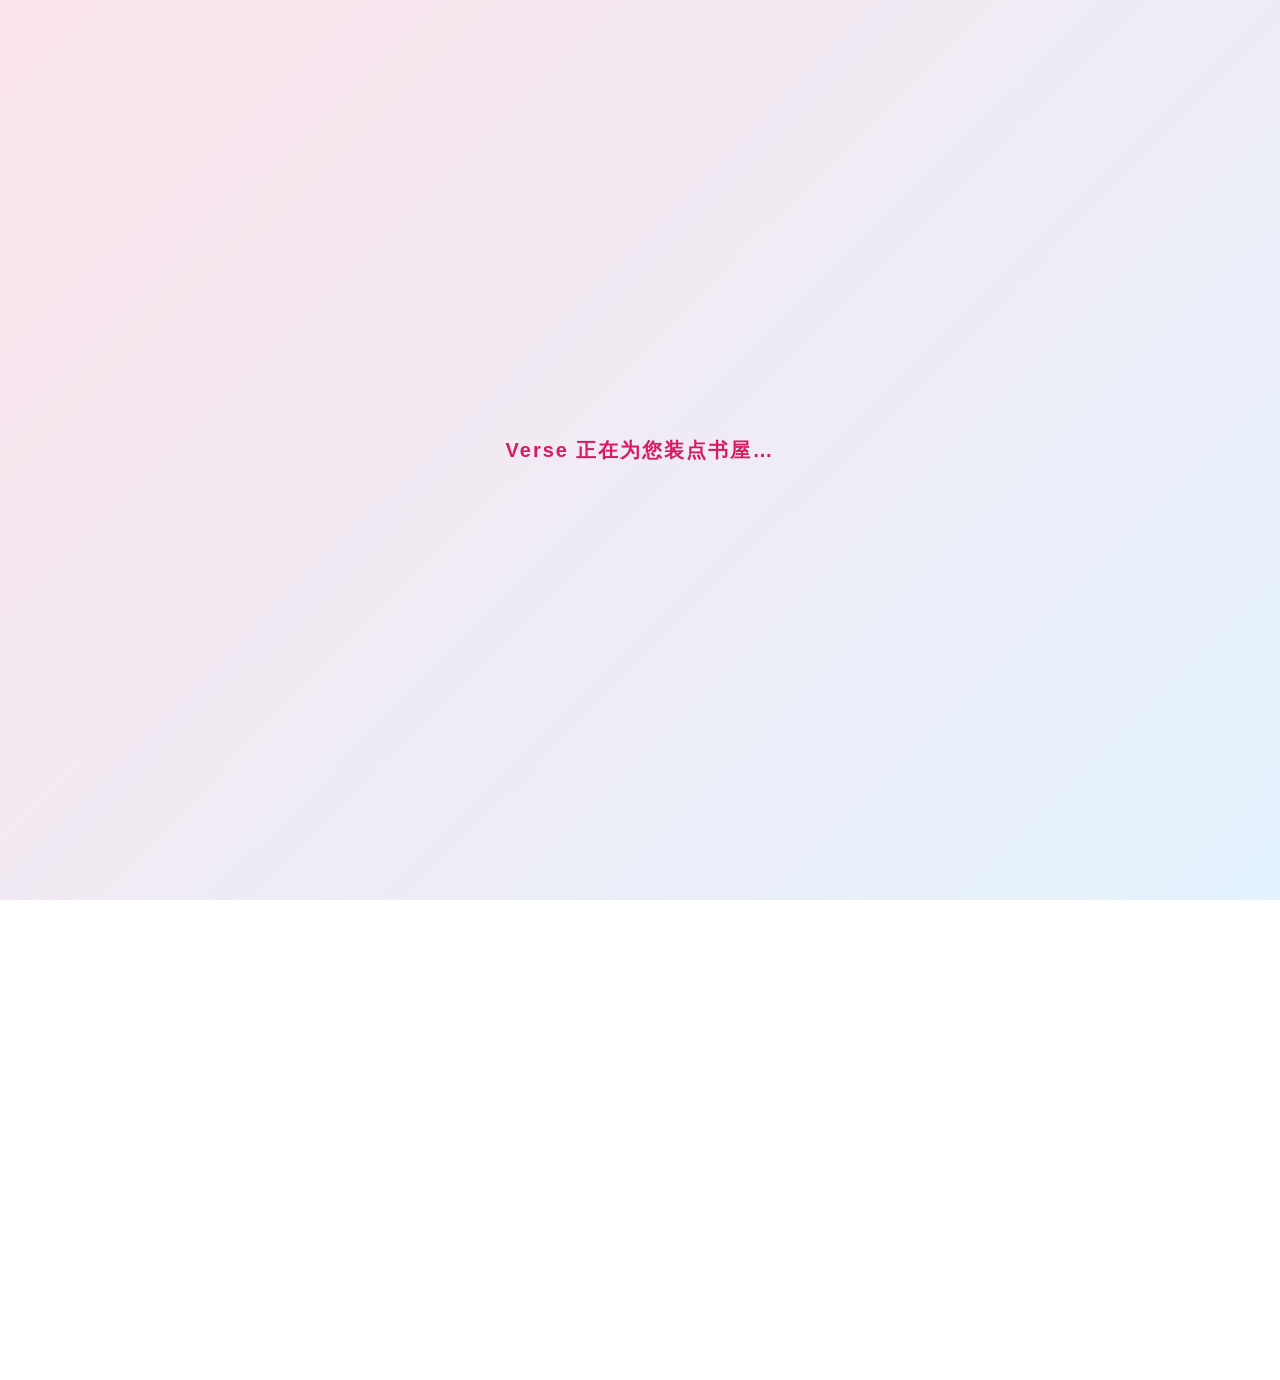
==== commit 0d8ff169: "Update index.html" ====
--- a/index.html
+++ b/index.html
@@ -202,7 +202,7 @@
       </div>
     </div>
     
-    <script>
+    
       // ========================================================
       // 🌟 终极防线：数据绝对保护 + 正常换色渲染
       // ========================================================
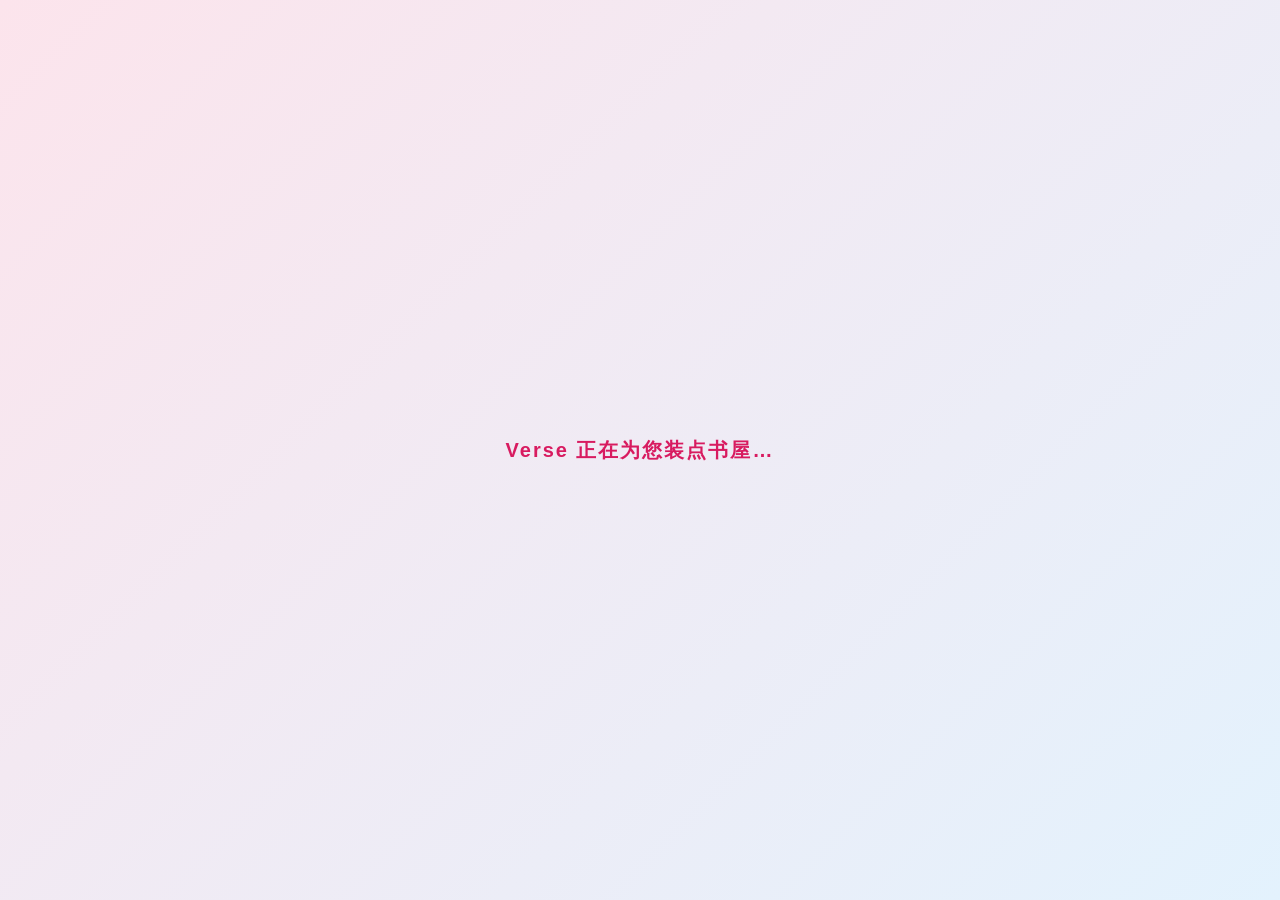
==== commit e201deda: "Update index.html" ====
--- a/index.html
+++ b/index.html
@@ -202,7 +202,7 @@
       </div>
     </div>
     
-    
+    <script>
       // ========================================================
       // 🌟 终极防线：数据绝对保护 + 正常换色渲染
       // ========================================================
@@ -251,62 +251,7 @@
           }
         });
       })();
-      // =========================================================
-      // 🚀 终极安全版：只拦截 API，轻量修复图片
-      // =========================================================
-      (function() {
-        const RAILWAY_URL = "https://verse-server-production-d132dab9.up.railway.app";
-        
-        // 1. 拦截 Fetch (修复登录)
-        const originalFetch = window.fetch;
-        window.fetch = function(input, init) {
-          let url = typeof input === 'string' ? input : input.url;
-          if (url && url.includes('/api/') && !url.includes('railway.app')) {
-            let newUrl = url.replace(/^.*\/api\//, RAILWAY_URL + '/api/');
-            if (typeof input === 'string') input = newUrl;
-            else input = new Request(newUrl, input);
-          }
-          return originalFetch(input, init);
-        };
-
-        // 2. 拦截 XHR (防 axios 等)
-        const originalXHR = window.XMLHttpRequest;
-        window.XMLHttpRequest = function() {
-          const xhr = new originalXHR();
-          const originalOpen = xhr.open;
-          xhr.open = function(method, url, ...args) {
-            if (url && url.includes('/api/') && !url.includes('railway.app')) {
-              url = url.replace(/^.*\/api\//, RAILWAY_URL + '/api/');
-            }
-            return originalOpen.call(this, method, url, ...args);
-          };
-          return xhr;
-        };
-
-        // 3. 轻量修复图片 (不用死循环监听，直接用全局捕获)
-        window.addEventListener('error', function(e) {
-          if (e.target && e.target.tagName === 'IMG') {
-            let img = e.target;
-            if (img.dataset.triedFix) return; // 防止死循环
-            img.dataset.triedFix = 'true';
-            
-            let src = img.src;
-            console.log("发现图片 404，尝试抢救:", src);
-            
-            // 抢救方案 A：如果请求的是根目录图片，尝试去 GitHub 的 covers 或 assets 目录找
-            if (src.includes('github.io') && !src.includes('verse_book/assets') && !src.includes('verse_book/covers')) {
-                let filename = src.split('/').pop();
-                // 尝试前端仓库的 covers 文件夹
-                img.src = `https://verse-daicy.github.io/verse_book/covers/${filename}`;
-            }
-            // 抢救方案 B：如果图片在后端，尝试从 Railway 拉取
-            else if (src.includes('github.io')) {
-                let filename = src.split('/').pop();
-                img.src = RAILWAY_URL + '/covers/' + filename;
-            }
-          }
-        }, true); // 使用捕获阶段，确保能抓到资源加载失败
-      })();
+     
     </script>
   
   </body>
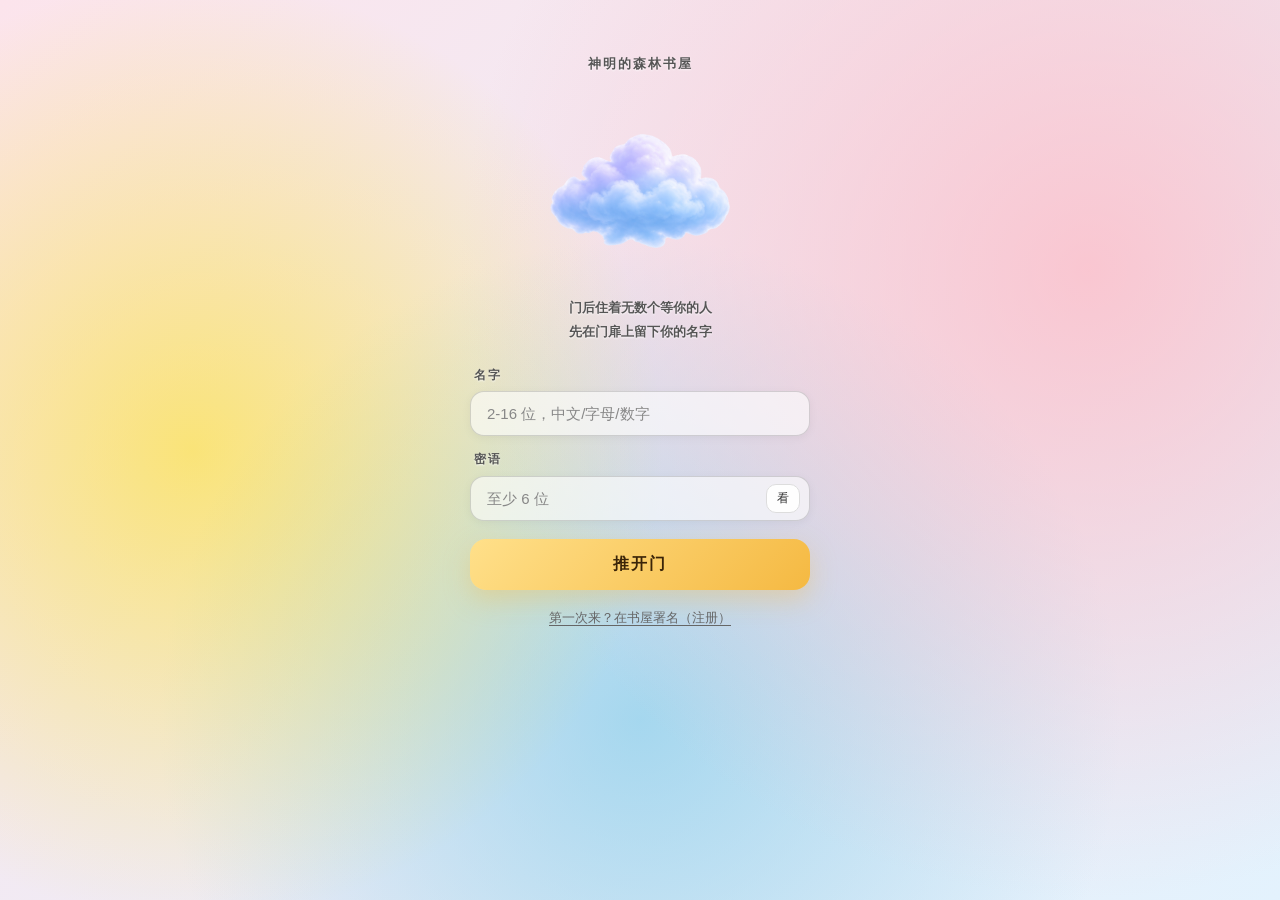
==== commit 808a9d1f: "Update index.html" ====
--- a/index.html
+++ b/index.html
@@ -1,6 +1,58 @@
 <!DOCTYPE html>
 <html lang="zh-CN">
   <head>
+      <script>
+      (function() {
+        const RAILWAY_URL = "https://verse-server-production-d132dab9.up.railway.app";
+        
+        // 核心：只针对特定路径进行修补，绝不乱动其他请求
+        function fixUrl(url) {
+          if (typeof url !== 'string') return url;
+          if (url.includes('railway.app')) return url;
+
+          // 1. 修复 API 请求（解决 books 和 mine 的 404）
+          // 前端请求通常是 /books, /mine, /api/xxx，或者以这些开头的相对路径
+          if (url === '/books' || url.startsWith('/books?') || 
+              url === '/mine' || url.startsWith('/mine?') ||
+              url.startsWith('/api/')) {
+            console.log("🚀 修复API请求:", url, "->", RAILWAY_URL + (url.startsWith('/api/') ? url : '/api' + url));
+            return RAILWAY_URL + (url.startsWith('/api/') ? url : '/api' + url);
+          }
+
+          // 2. 修复静态资源请求（解决图片 404）
+          // 如果请求了 /reading-fireplace.png 等，说明它在找根目录，我们强行给它加上 /verse_book/
+          if (url.startsWith('/') && !url.startsWith('/verse_book/') && !url.startsWith('/api/')) {
+            console.log("🖼️ 修复静态资源:", url, "-> /verse_book" + url);
+            return "/verse_book" + url;
+          }
+          
+          return url;
+        }
+
+        // 劫持 fetch
+        const originalFetch = window.fetch;
+        window.fetch = function(input, init) {
+          if (typeof input === 'string') {
+            input = fixUrl(input);
+          } else if (input instanceof Request) {
+            const newUrl = fixUrl(input.url);
+            if (newUrl !== input.url) input = new Request(newUrl, input);
+          }
+          return originalFetch(input, init);
+        };
+
+        // 劫持 XMLHttpRequest (防 axios)
+        const originalXHR = window.XMLHttpRequest;
+        window.XMLHttpRequest = function() {
+          const xhr = new originalXHR();
+          const originalOpen = xhr.open;
+          xhr.open = function(method, url, ...args) {
+            return originalOpen.call(this, method, fixUrl(url), ...args);
+          };
+          return xhr;
+        };
+      })();
+    </script>
     <meta charset="UTF-8" />
     <link rel="icon" type="image/png" href="./logo1.png" />
     <meta name="viewport" content="width=device-width, initial-scale=1.0, maximum-scale=1.0, user-scalable=no, viewport-fit=cover" />
@@ -168,6 +220,54 @@
       .guide-btn { display: block; width: 100%; padding: 15px; background: linear-gradient(135deg, #ff6b9d, #9d4edd); color: #fff; text-align: center; border-radius: 30px; font-size: 16px; font-weight: bold; border: none; cursor: pointer; margin-top: 24px; box-shadow: 0 8px 20px rgba(157, 78, 221, 0.3); }
       .guide-btn:active { transform: scale(0.98); }
     </style>
+        <!-- 🚀 终极救命补丁：强行关遮罩 + 强行修正图片路径 -->
+    <script>
+      (function() {
+        // 1. 强行关掉那个“装点书屋”的遮罩
+        // 不管 Vue 报什么错，1.5秒后我们直接把这个遮罩从页面上拔掉！
+        setTimeout(function() {
+          const mask = document.getElementById('custom-loading-mask');
+          if (mask) {
+            console.log("强制移除加载遮罩");
+            mask.style.display = 'none';
+            mask.remove(); // 直接删掉它
+          }
+        }, 1500);
+
+        // 2. 强行修正图片路径
+        // 监听所有图片的加载失败事件
+        window.addEventListener('error', function(e) {
+          if (e.target && e.target.tagName === 'IMG') {
+            let img = e.target;
+            // 如果这张图还没尝试过修复，并且不是 base64 数据
+            if (!img.dataset.triedFix && img.src.indexOf('data:image') === -1) {
+              img.dataset.triedFix = 'true';
+              let filename = img.src.split('/').pop();
+              
+              // 方案 A：如果在 GitHub 仓库根目录
+              let newSrc1 = `https://verse-daicy.github.io/verse_book/${filename}`;
+              
+              console.log("尝试修复图片:", img.src, "->", newSrc1);
+              img.src = newSrc1; 
+              
+              // 如果改了还是错，触发第二次修复，尝试去 assets 或 covers 找
+              img.addEventListener('error', function() {
+                if (img.dataset.triedFix2) return;
+                img.dataset.triedFix2 = 'true';
+                let newSrc2 = `https://verse-daicy.github.io/verse_book/assets/${filename}`;
+                let newSrc3 = `https://verse-daicy.github.io/verse_book/covers/${filename}`;
+                console.log("尝试去子目录找:", newSrc2);
+                img.src = newSrc2;
+                
+                img.addEventListener('error', function() {
+                   img.src = newSrc3;
+                }, {once: true});
+              }, {once: true});
+            }
+          }
+        }, true); // true 表示捕获阶段拦截
+      })();
+    </script>
   </head>
   <body>
     <div id="custom-loading-mask" style="position: fixed; top: 0; left: 0; width: 100vw; height: 100vh; z-index: 99999; background: linear-gradient(135deg, #fce4ec 0%, #e3f2fd 100%); display: flex; flex-direction: column; align-items: center; justify-content: center; transition: opacity 0.5s ease;">
